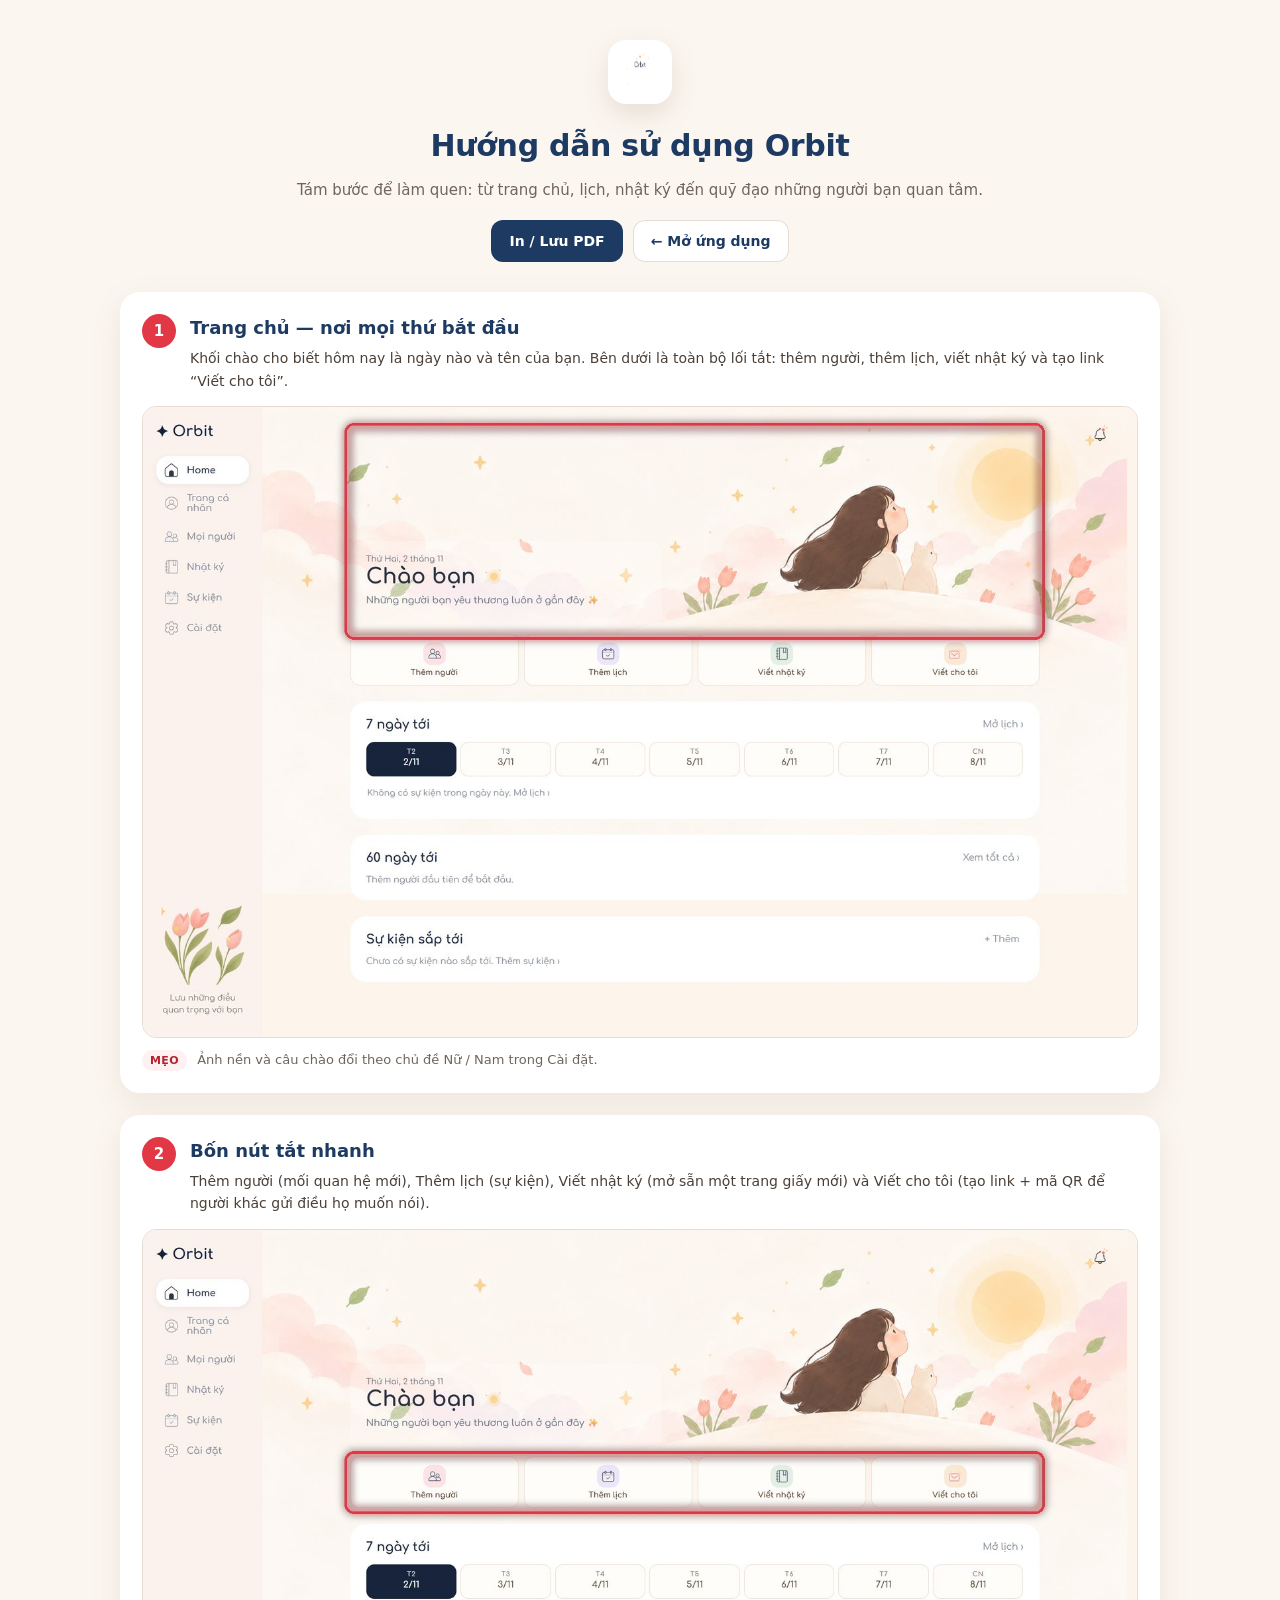
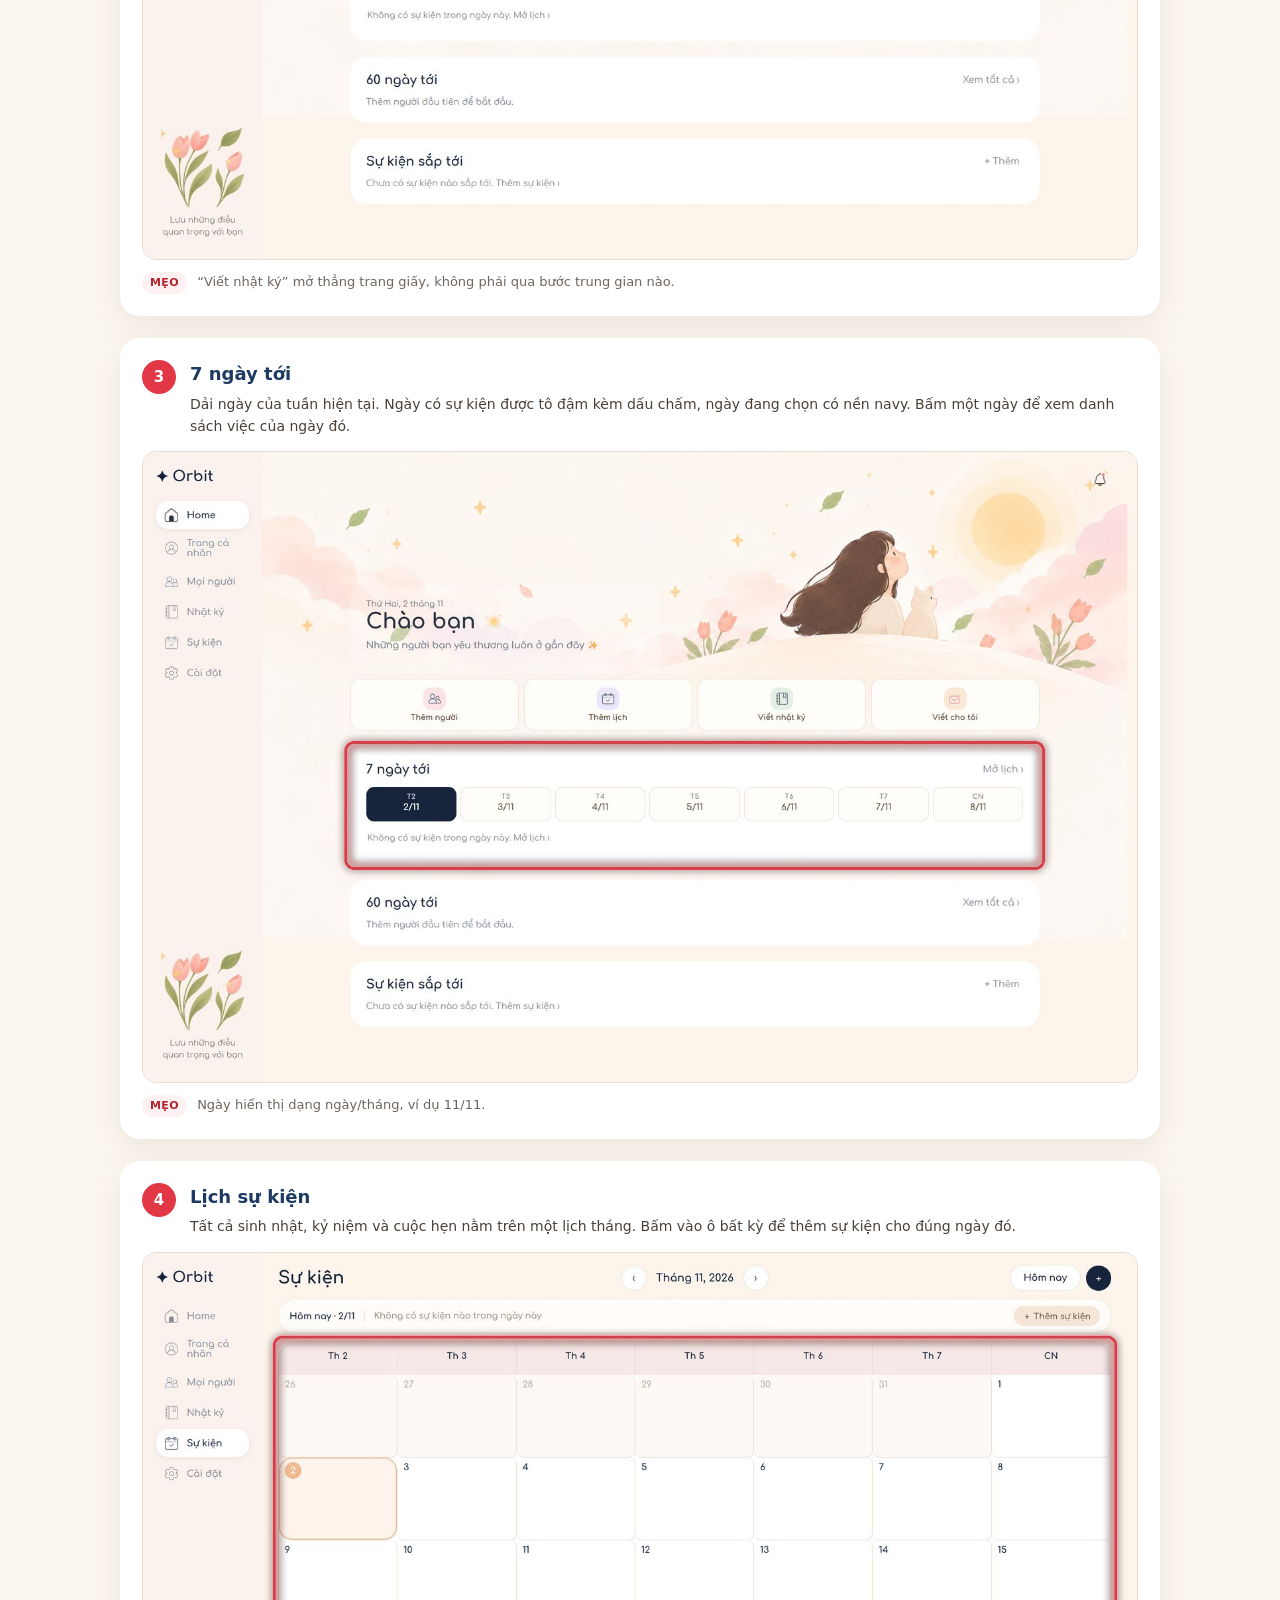
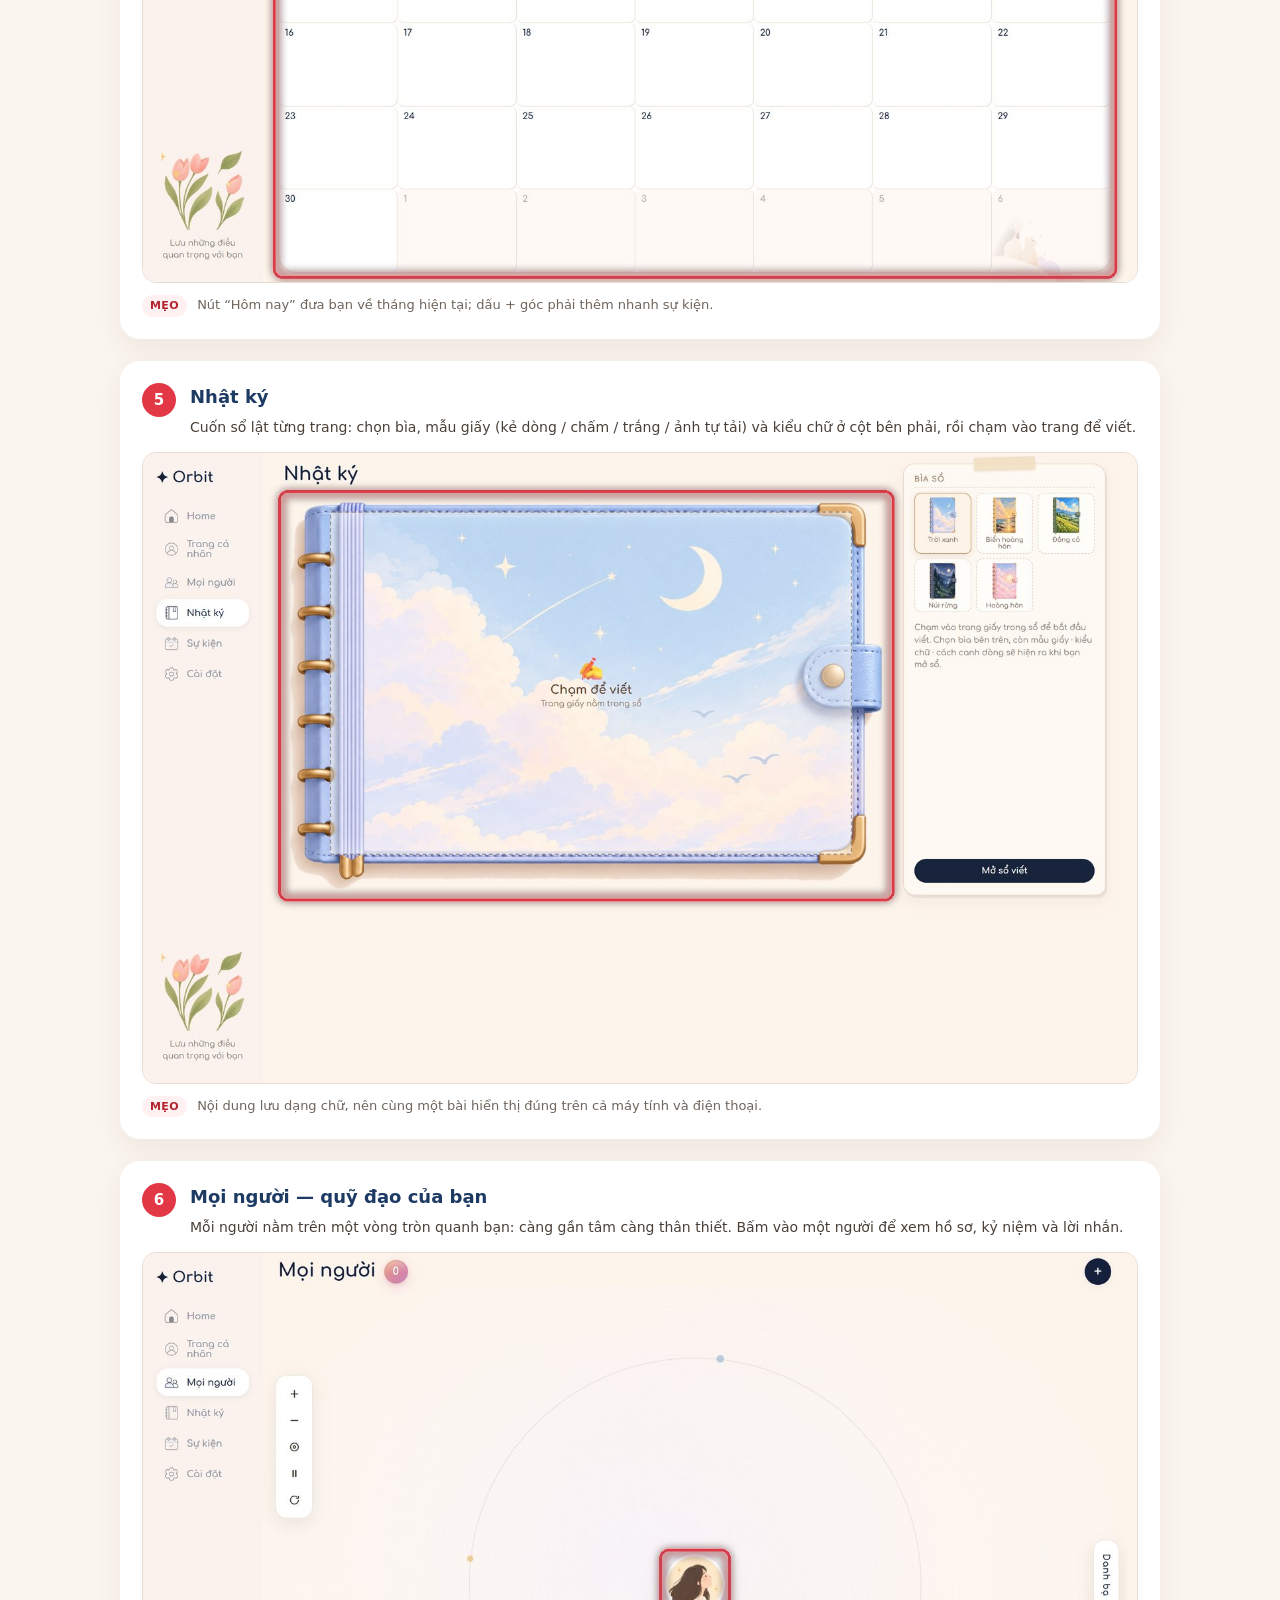
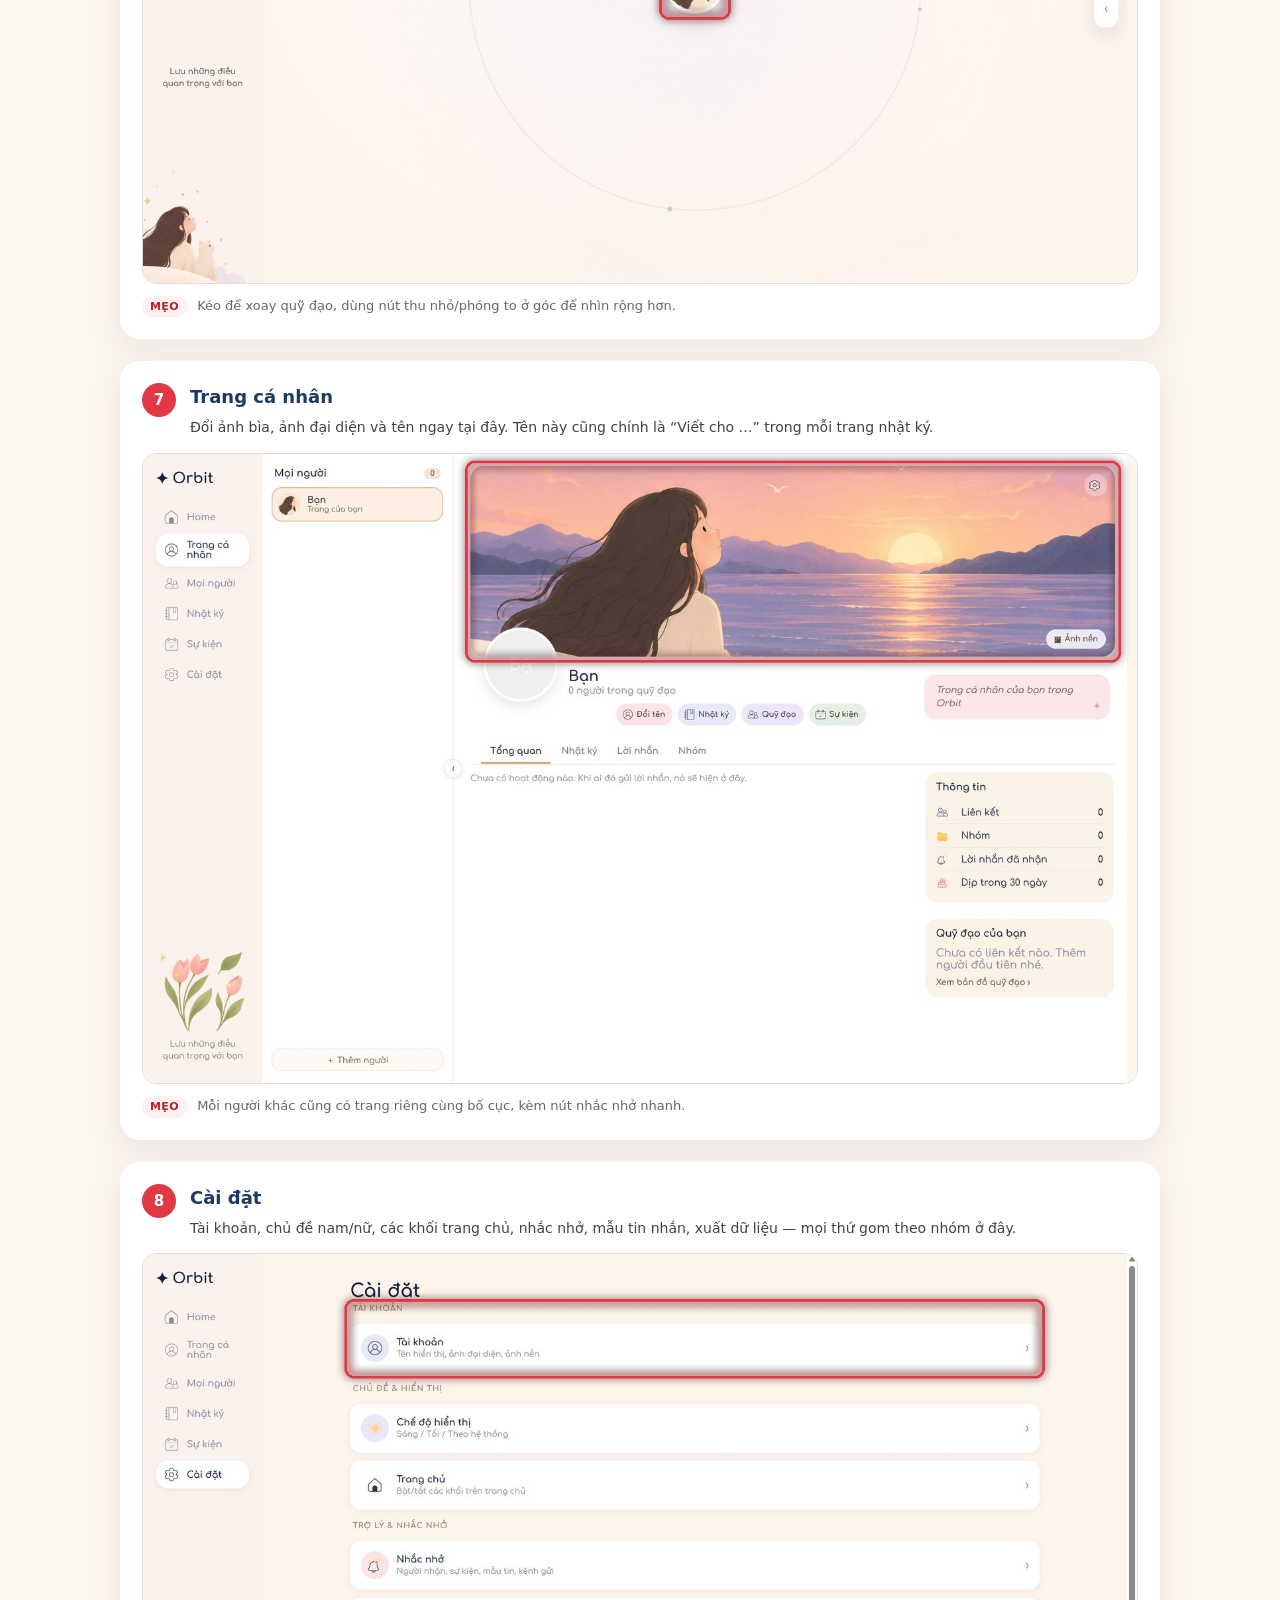
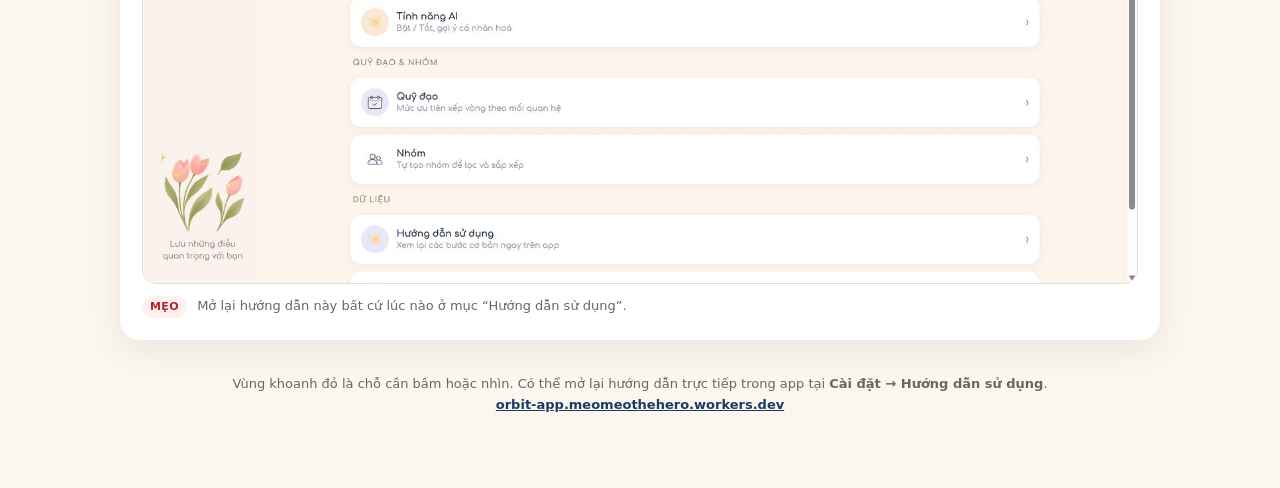
==== public/huong-dan.html @ 581982d4 "Add a printable illustrated guide (8 real screenshots with highlighted regions) at /huong-dan.html, " ====
<!doctype html>
<html lang="vi">
<head>
<meta charset="utf-8">
<meta name="viewport" content="width=device-width, initial-scale=1">
<title>Hướng dẫn sử dụng Orbit</title>
<style>
  :root { --ink:#2C2A33; --muted:#6F655C; --line:#E7DCD1; --cream:#FBF6F0; --accent:#E23744; --navy:#1D3A63; }
  * { box-sizing: border-box; }
  body { margin:0; background:var(--cream); color:var(--ink);
    font-family: "Segoe UI", system-ui, -apple-system, "Helvetica Neue", Arial, sans-serif; line-height:1.6; }
  .wrap { max-width: 1080px; margin: 0 auto; padding: 40px 20px 72px; }
  header { text-align:center; margin-bottom: 30px; }
  .logo { width:64px; height:64px; border-radius:18px; background:#fff; display:inline-flex;
    align-items:center; justify-content:center; box-shadow:0 10px 26px rgba(150,116,90,.18); margin-bottom:12px; }
  .logo img { width:40px; height:40px; }
  h1 { font-size: 30px; margin: 6px 0 8px; color: var(--navy); letter-spacing:-.3px; }
  header p { margin:0; color: var(--muted); font-size: 15px; }
  .toolbar { display:flex; gap:10px; justify-content:center; margin: 18px 0 8px; }
  .btn { border:0; border-radius:12px; padding:10px 18px; font:inherit; font-weight:700; font-size:14px;
    cursor:pointer; text-decoration:none; display:inline-flex; align-items:center; gap:8px; }
  .btn-primary { background: var(--navy); color:#fff; }
  .btn-ghost { background:#fff; color:var(--navy); box-shadow: inset 0 0 0 1px var(--line); }
  .step { background:#fff; border-radius:20px; padding:22px; margin: 22px 0;
    box-shadow: 0 10px 30px rgba(150,116,90,.12); }
  .step-head { display:flex; gap:14px; align-items:flex-start; margin-bottom:14px; }
  .num { flex:none; width:34px; height:34px; border-radius:50%; background:var(--accent); color:#fff;
    font-weight:800; font-size:15px; display:flex; align-items:center; justify-content:center; }
  .step h2 { margin:0 0 4px; font-size:18px; color:var(--navy); }
  .lead { margin:0; font-size:14px; color:#4A4038; }
  figure { margin:0; border-radius:14px; overflow:hidden; border:1px solid var(--line); background:#fff; }
  figure img { display:block; width:100%; height:auto; }
  .tip { margin:12px 0 0; font-size:13px; color:var(--muted); }
  .tip span { display:inline-block; background:#FFF1F2; color:#B3242F; font-weight:700; font-size:11px;
    letter-spacing:.4px; text-transform:uppercase; padding:2px 8px; border-radius:999px; margin-right:6px; }
  footer { text-align:center; margin-top:34px; font-size:13px; color:var(--muted); }
  footer a { color: var(--navy); font-weight:700; }
  @media print {
    body { background:#fff; }
    .wrap { max-width:none; padding:0; }
    .toolbar { display:none; }
    .step { box-shadow:none; border:1px solid #E3DAD1; page-break-inside: avoid; break-inside: avoid; margin:14px 0; }
    header { margin-bottom:14px; }
  }
</style>
</head>
<body>
<div class="wrap">
  <header>
    <div class="logo"><img src="assets/logo-orbit.png" alt="Orbit"></div>
    <h1>Hướng dẫn sử dụng Orbit</h1>
    <p>Tám bước để làm quen: từ trang chủ, lịch, nhật ký đến quỹ đạo những người bạn quan tâm.</p>
    <div class="toolbar">
      <button class="btn btn-primary" onclick="window.print()">In / Lưu PDF</button>
      <a class="btn btn-ghost" href="./">← Mở ứng dụng</a>
    </div>
  </header>
  
    <section class="step">
      <div class="step-head">
        <span class="num">1</span>
        <div><h2>Trang chủ — nơi mọi thứ bắt đầu</h2><p class="lead">Khối chào cho biết hôm nay là ngày nào và tên của bạn. Bên dưới là toàn bộ lối tắt: thêm người, thêm lịch, viết nhật ký và tạo link “Viết cho tôi”.</p></div>
      </div>
      <figure><img src="assets/guide/step-1.jpg" alt="Bước 1: Trang chủ — nơi mọi thứ bắt đầu" loading="lazy"></figure>
      <p class="tip"><span>Mẹo</span> Ảnh nền và câu chào đổi theo chủ đề Nữ / Nam trong Cài đặt.</p>
    </section>
    <section class="step">
      <div class="step-head">
        <span class="num">2</span>
        <div><h2>Bốn nút tắt nhanh</h2><p class="lead">Thêm người (mối quan hệ mới), Thêm lịch (sự kiện), Viết nhật ký (mở sẵn một trang giấy mới) và Viết cho tôi (tạo link + mã QR để người khác gửi điều họ muốn nói).</p></div>
      </div>
      <figure><img src="assets/guide/step-2.jpg" alt="Bước 2: Bốn nút tắt nhanh" loading="lazy"></figure>
      <p class="tip"><span>Mẹo</span> “Viết nhật ký” mở thẳng trang giấy, không phải qua bước trung gian nào.</p>
    </section>
    <section class="step">
      <div class="step-head">
        <span class="num">3</span>
        <div><h2>7 ngày tới</h2><p class="lead">Dải ngày của tuần hiện tại. Ngày có sự kiện được tô đậm kèm dấu chấm, ngày đang chọn có nền navy. Bấm một ngày để xem danh sách việc của ngày đó.</p></div>
      </div>
      <figure><img src="assets/guide/step-3.jpg" alt="Bước 3: 7 ngày tới" loading="lazy"></figure>
      <p class="tip"><span>Mẹo</span> Ngày hiển thị dạng ngày/tháng, ví dụ 11/11.</p>
    </section>
    <section class="step">
      <div class="step-head">
        <span class="num">4</span>
        <div><h2>Lịch sự kiện</h2><p class="lead">Tất cả sinh nhật, kỷ niệm và cuộc hẹn nằm trên một lịch tháng. Bấm vào ô bất kỳ để thêm sự kiện cho đúng ngày đó.</p></div>
      </div>
      <figure><img src="assets/guide/step-4.jpg" alt="Bước 4: Lịch sự kiện" loading="lazy"></figure>
      <p class="tip"><span>Mẹo</span> Nút “Hôm nay” đưa bạn về tháng hiện tại; dấu + góc phải thêm nhanh sự kiện.</p>
    </section>
    <section class="step">
      <div class="step-head">
        <span class="num">5</span>
        <div><h2>Nhật ký</h2><p class="lead">Cuốn sổ lật từng trang: chọn bìa, mẫu giấy (kẻ dòng / chấm / trắng / ảnh tự tải) và kiểu chữ ở cột bên phải, rồi chạm vào trang để viết.</p></div>
      </div>
      <figure><img src="assets/guide/step-5.jpg" alt="Bước 5: Nhật ký" loading="lazy"></figure>
      <p class="tip"><span>Mẹo</span> Nội dung lưu dạng chữ, nên cùng một bài hiển thị đúng trên cả máy tính và điện thoại.</p>
    </section>
    <section class="step">
      <div class="step-head">
        <span class="num">6</span>
        <div><h2>Mọi người — quỹ đạo của bạn</h2><p class="lead">Mỗi người nằm trên một vòng tròn quanh bạn: càng gần tâm càng thân thiết. Bấm vào một người để xem hồ sơ, kỷ niệm và lời nhắn.</p></div>
      </div>
      <figure><img src="assets/guide/step-6.jpg" alt="Bước 6: Mọi người — quỹ đạo của bạn" loading="lazy"></figure>
      <p class="tip"><span>Mẹo</span> Kéo để xoay quỹ đạo, dùng nút thu nhỏ/phóng to ở góc để nhìn rộng hơn.</p>
    </section>
    <section class="step">
      <div class="step-head">
        <span class="num">7</span>
        <div><h2>Trang cá nhân</h2><p class="lead">Đổi ảnh bìa, ảnh đại diện và tên ngay tại đây. Tên này cũng chính là “Viết cho …” trong mỗi trang nhật ký.</p></div>
      </div>
      <figure><img src="assets/guide/step-7.jpg" alt="Bước 7: Trang cá nhân" loading="lazy"></figure>
      <p class="tip"><span>Mẹo</span> Mỗi người khác cũng có trang riêng cùng bố cục, kèm nút nhắc nhở nhanh.</p>
    </section>
    <section class="step">
      <div class="step-head">
        <span class="num">8</span>
        <div><h2>Cài đặt</h2><p class="lead">Tài khoản, chủ đề nam/nữ, các khối trang chủ, nhắc nhở, mẫu tin nhắn, xuất dữ liệu — mọi thứ gom theo nhóm ở đây.</p></div>
      </div>
      <figure><img src="assets/guide/step-8.jpg" alt="Bước 8: Cài đặt" loading="lazy"></figure>
      <p class="tip"><span>Mẹo</span> Mở lại hướng dẫn này bất cứ lúc nào ở mục “Hướng dẫn sử dụng”.</p>
    </section>
  <footer>
    Vùng khoanh đỏ là chỗ cần bấm hoặc nhìn. Có thể mở lại hướng dẫn trực tiếp trong app tại
    <b>Cài đặt → Hướng dẫn sử dụng</b>.<br><a href="./">orbit-app.meomeothehero.workers.dev</a>
  </footer>
</div>
</body>
</html>
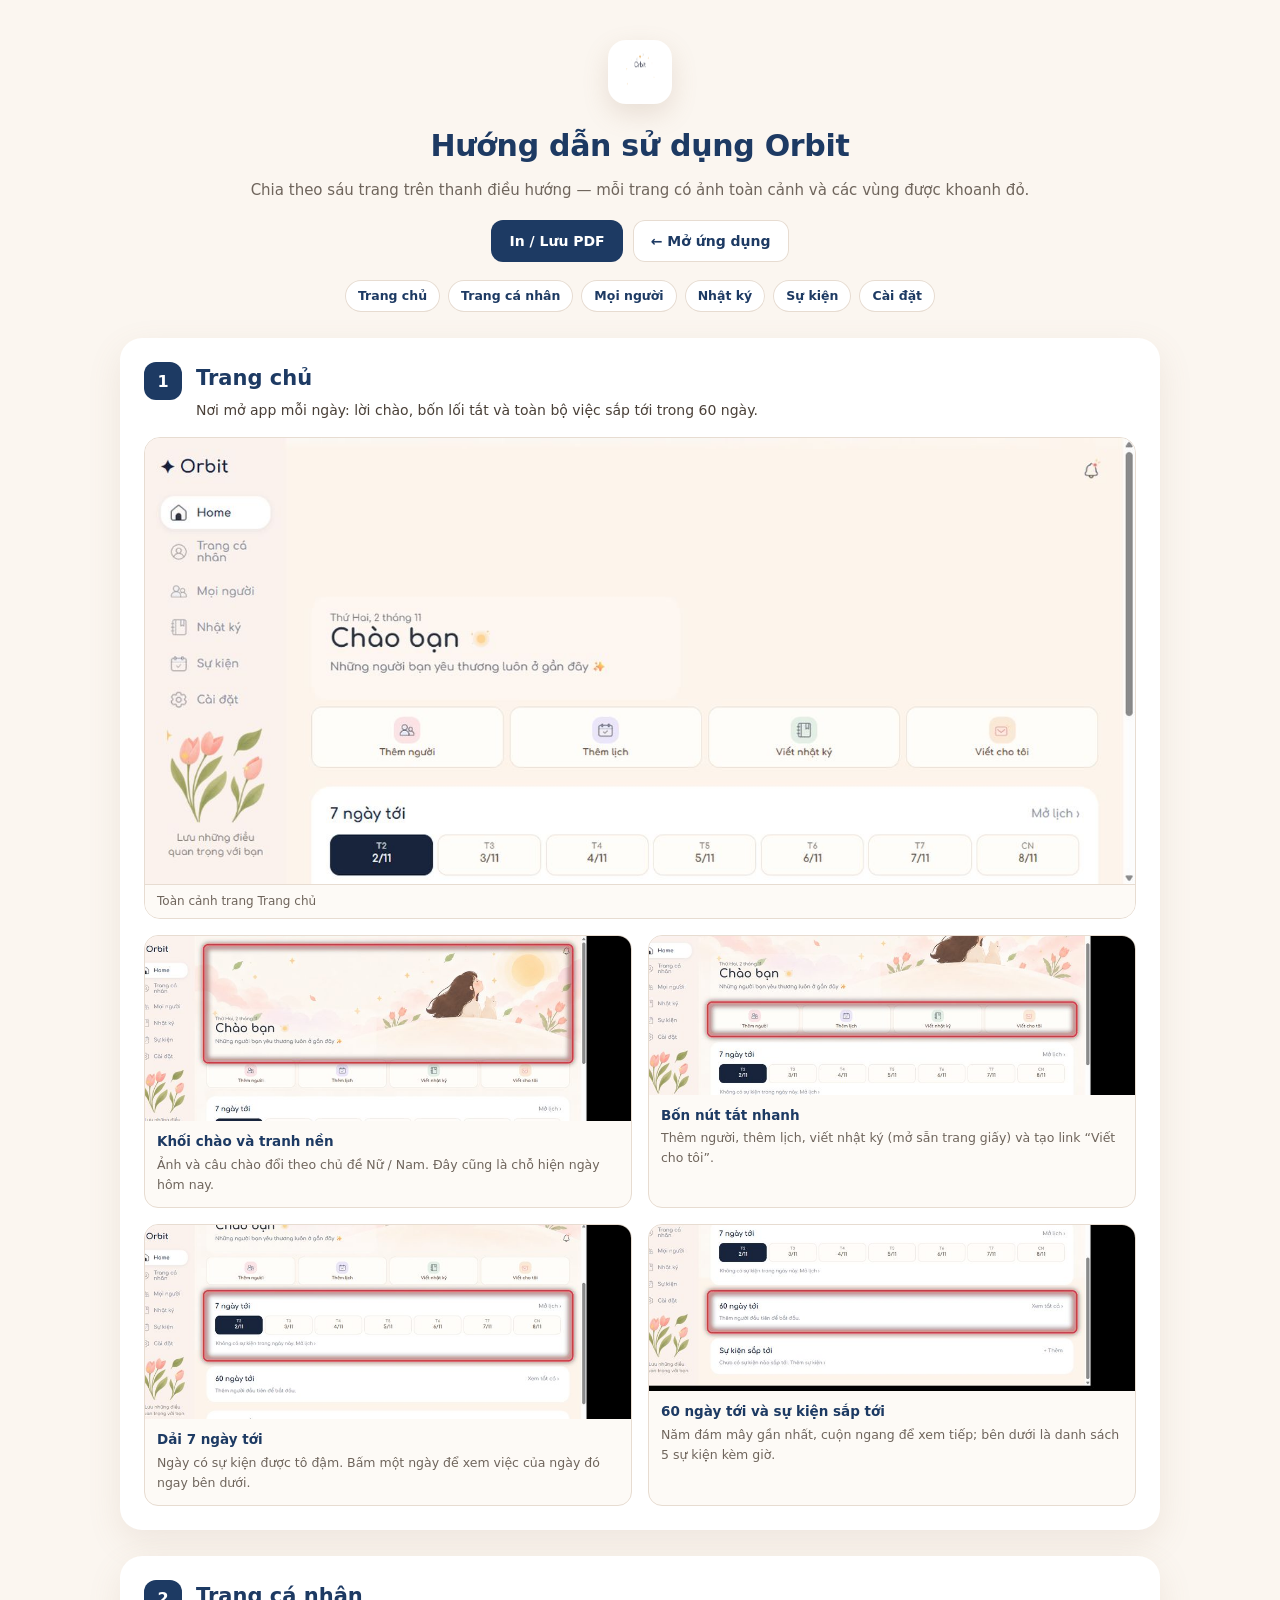
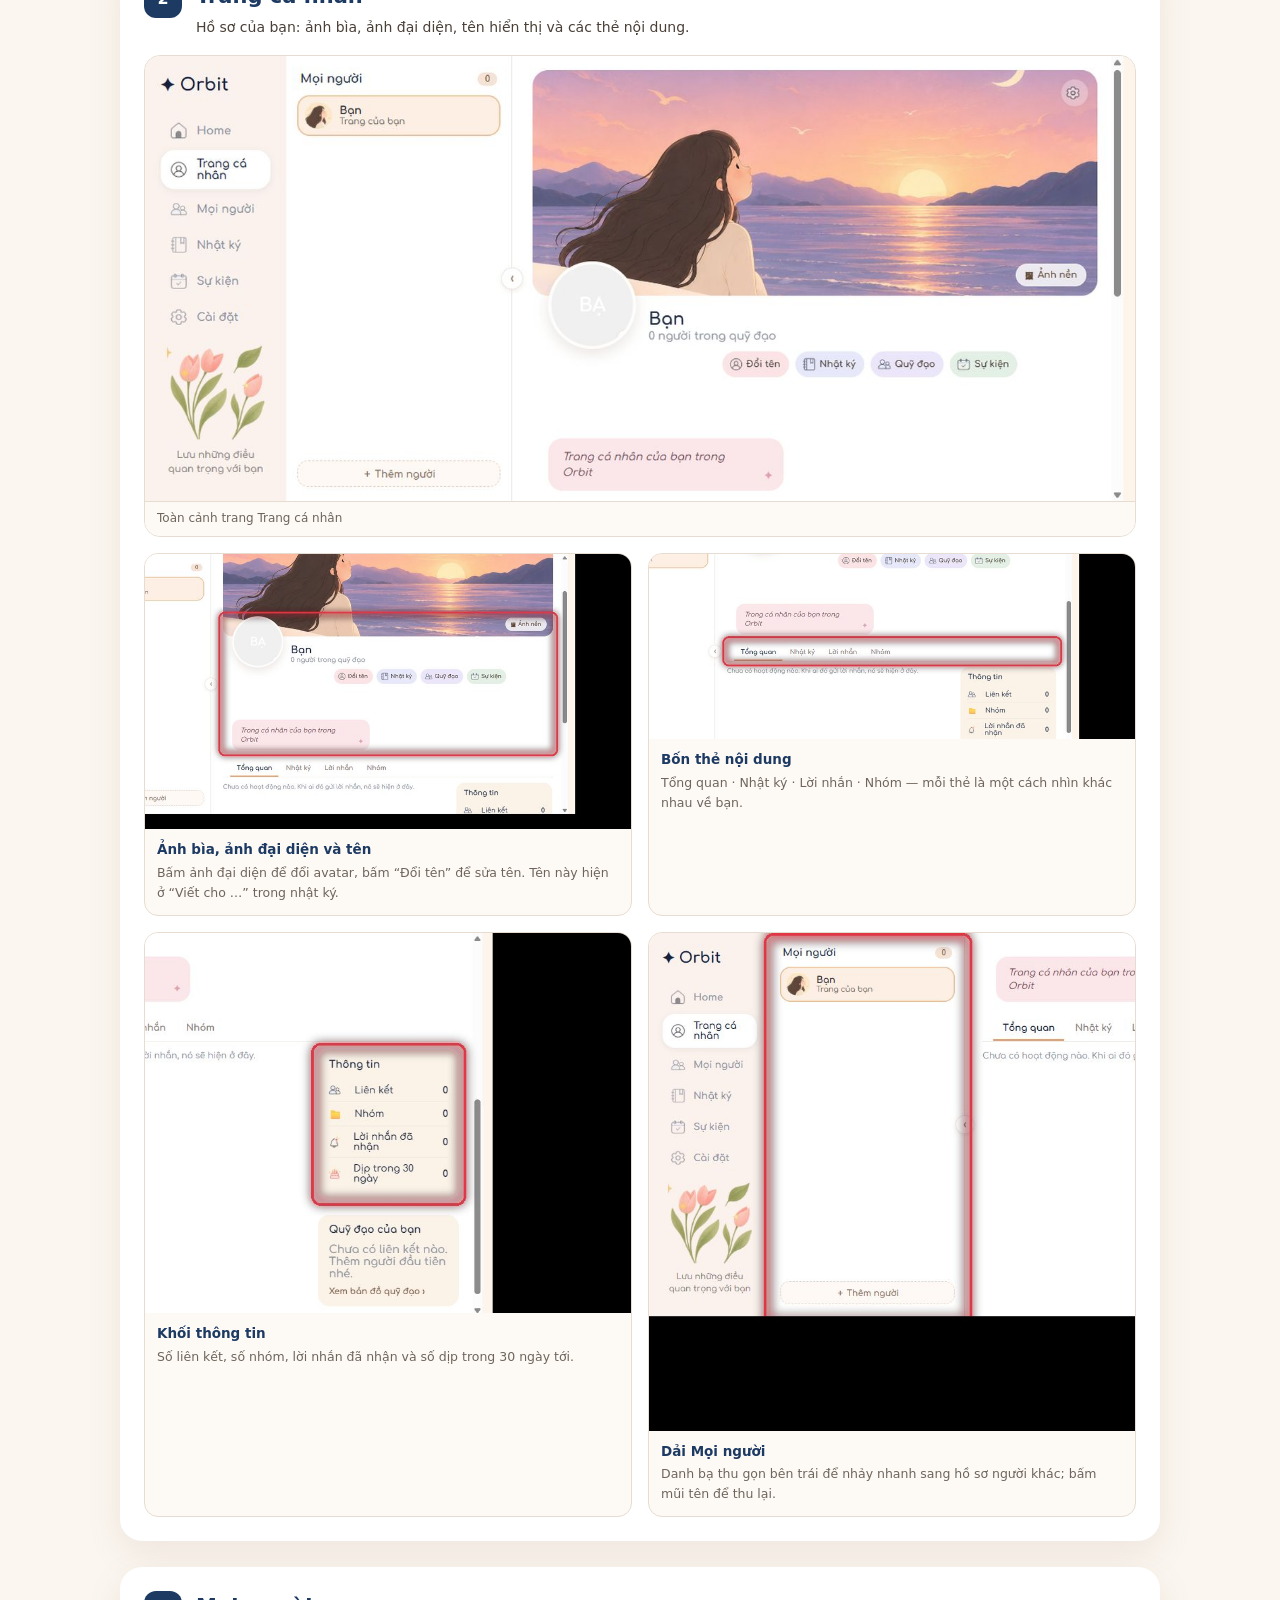
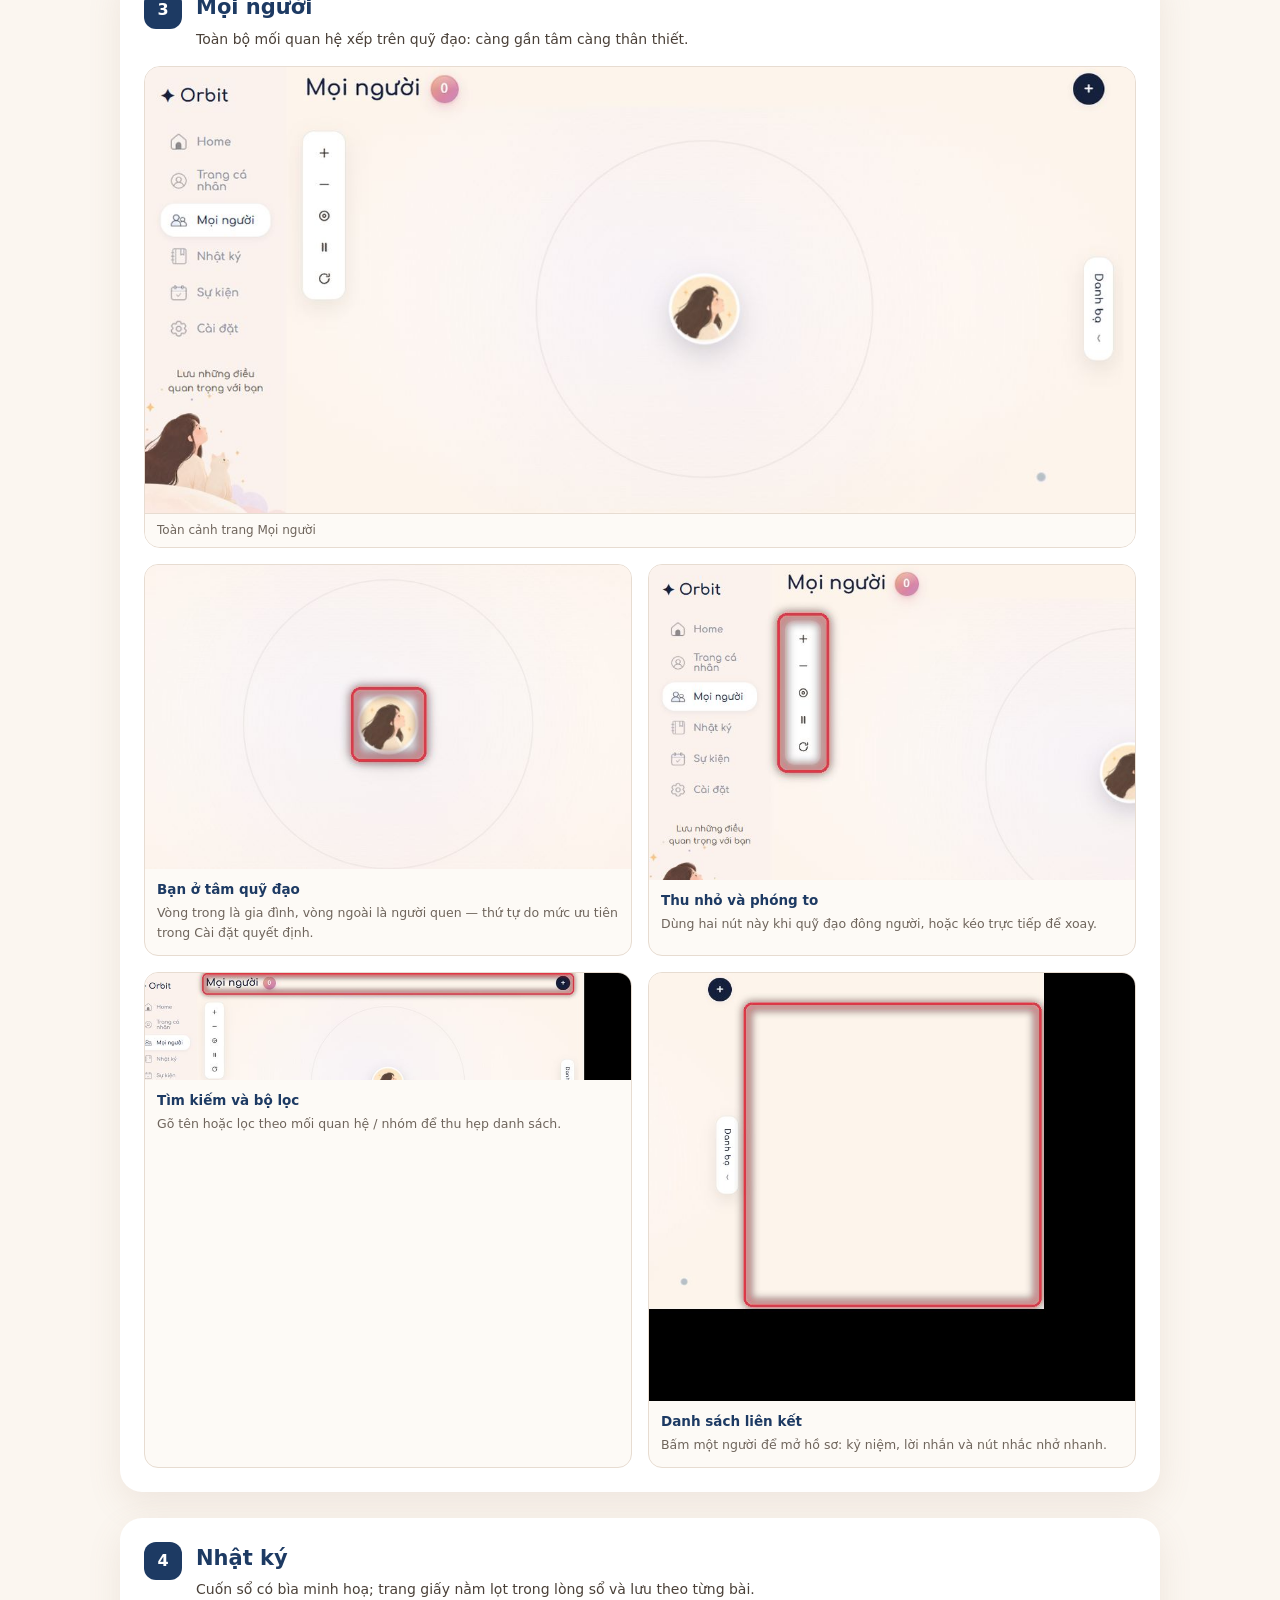
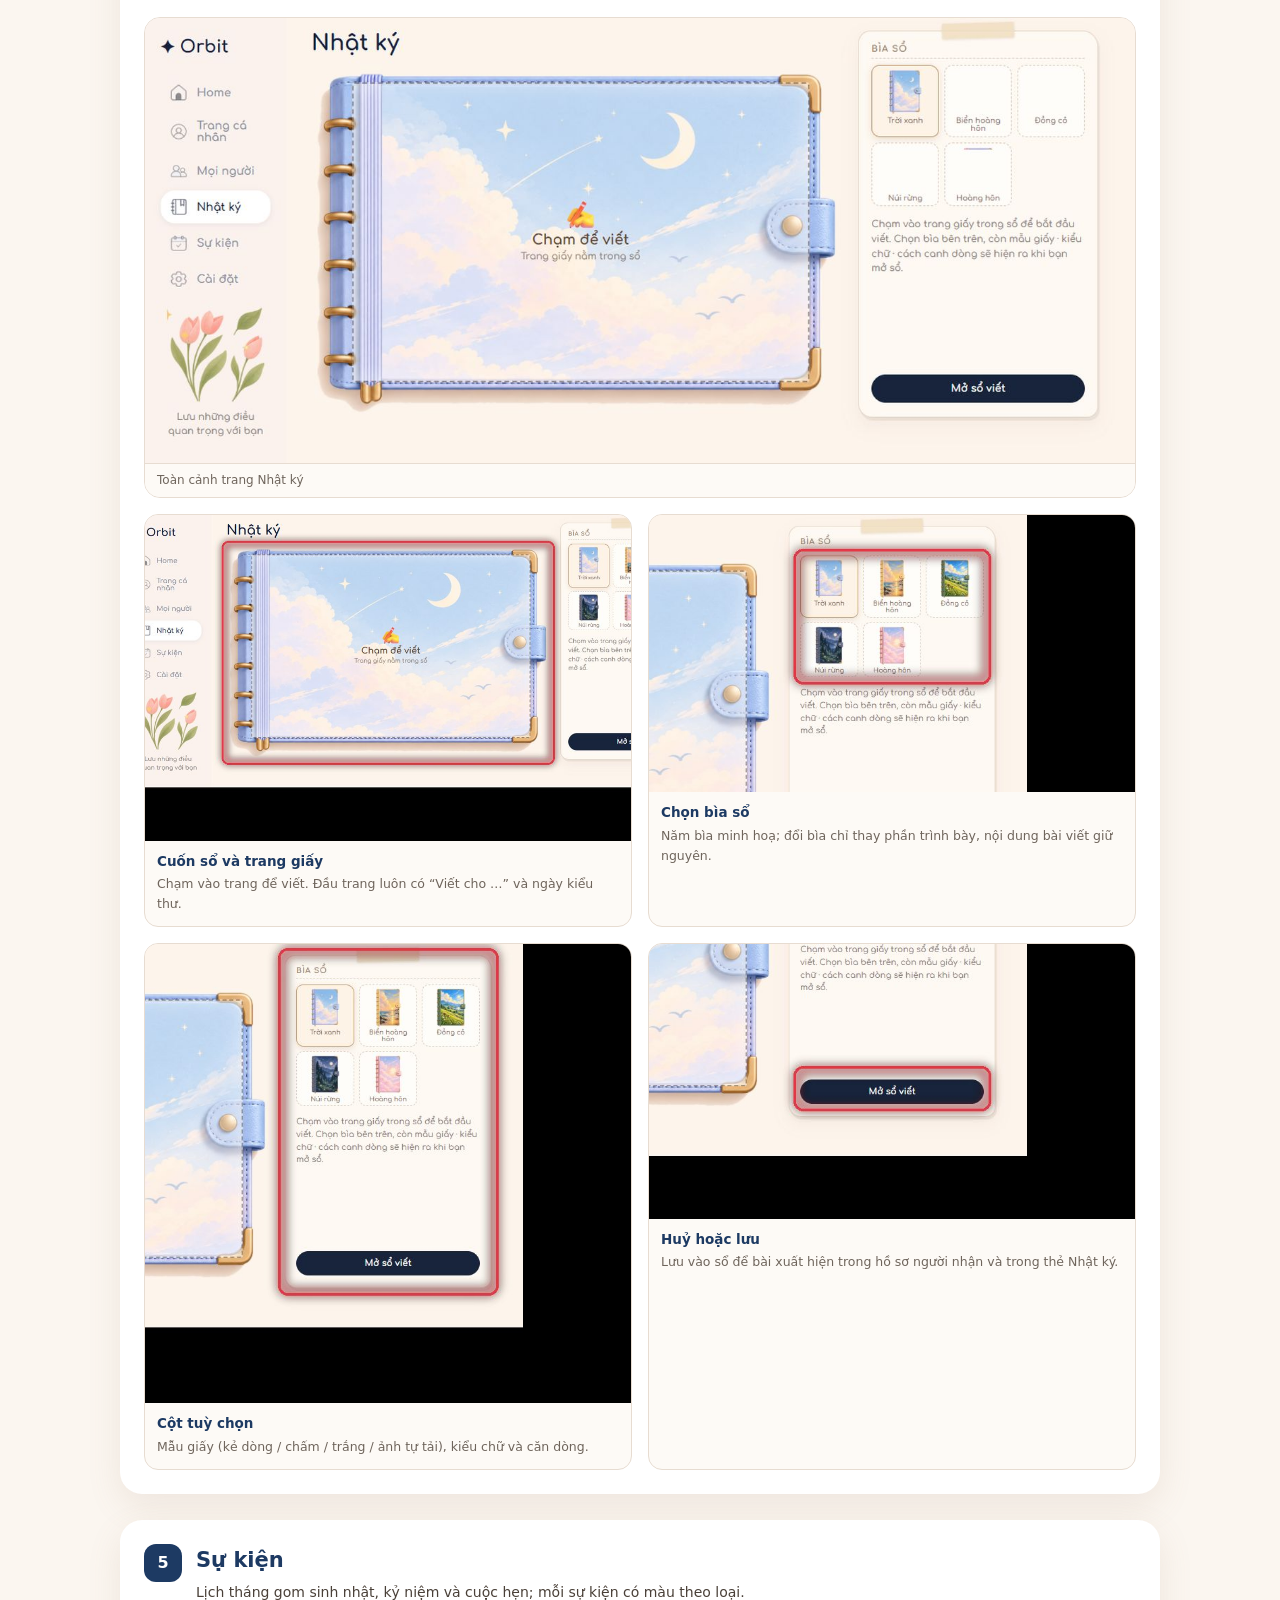
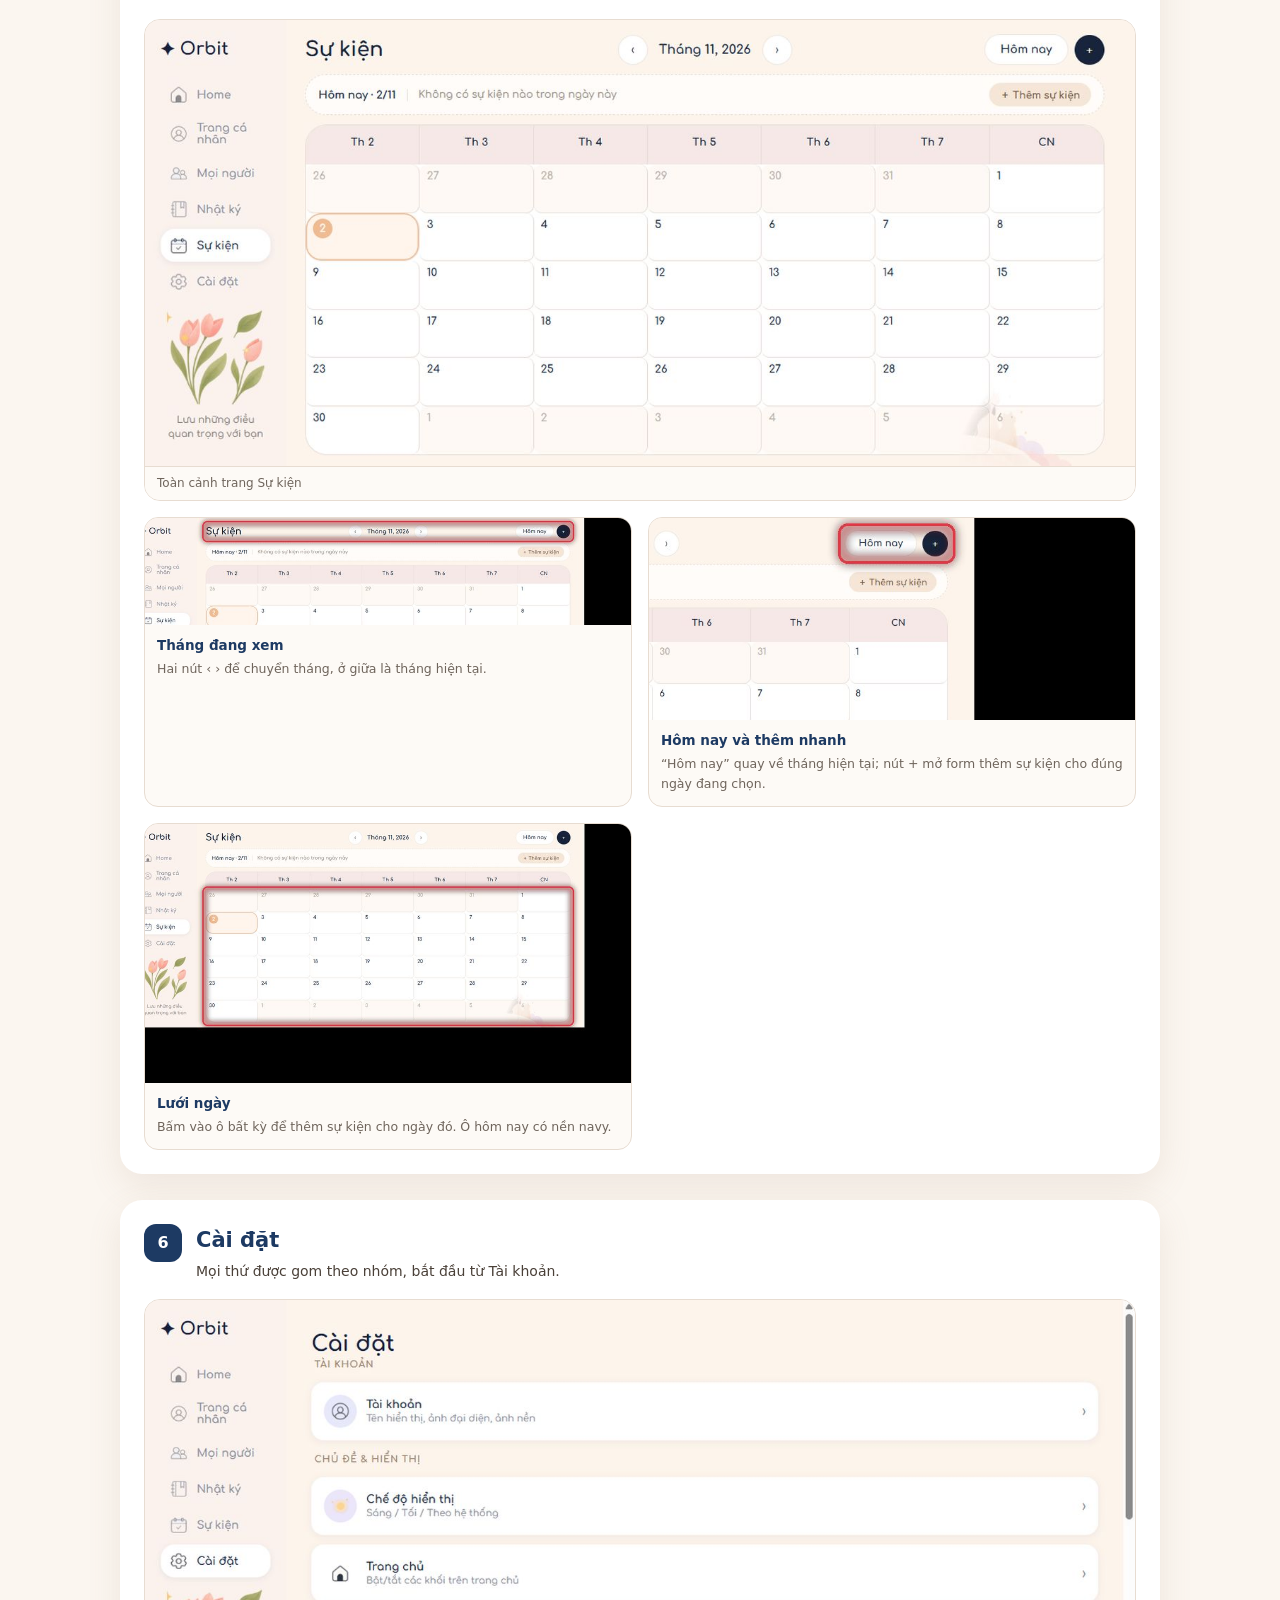
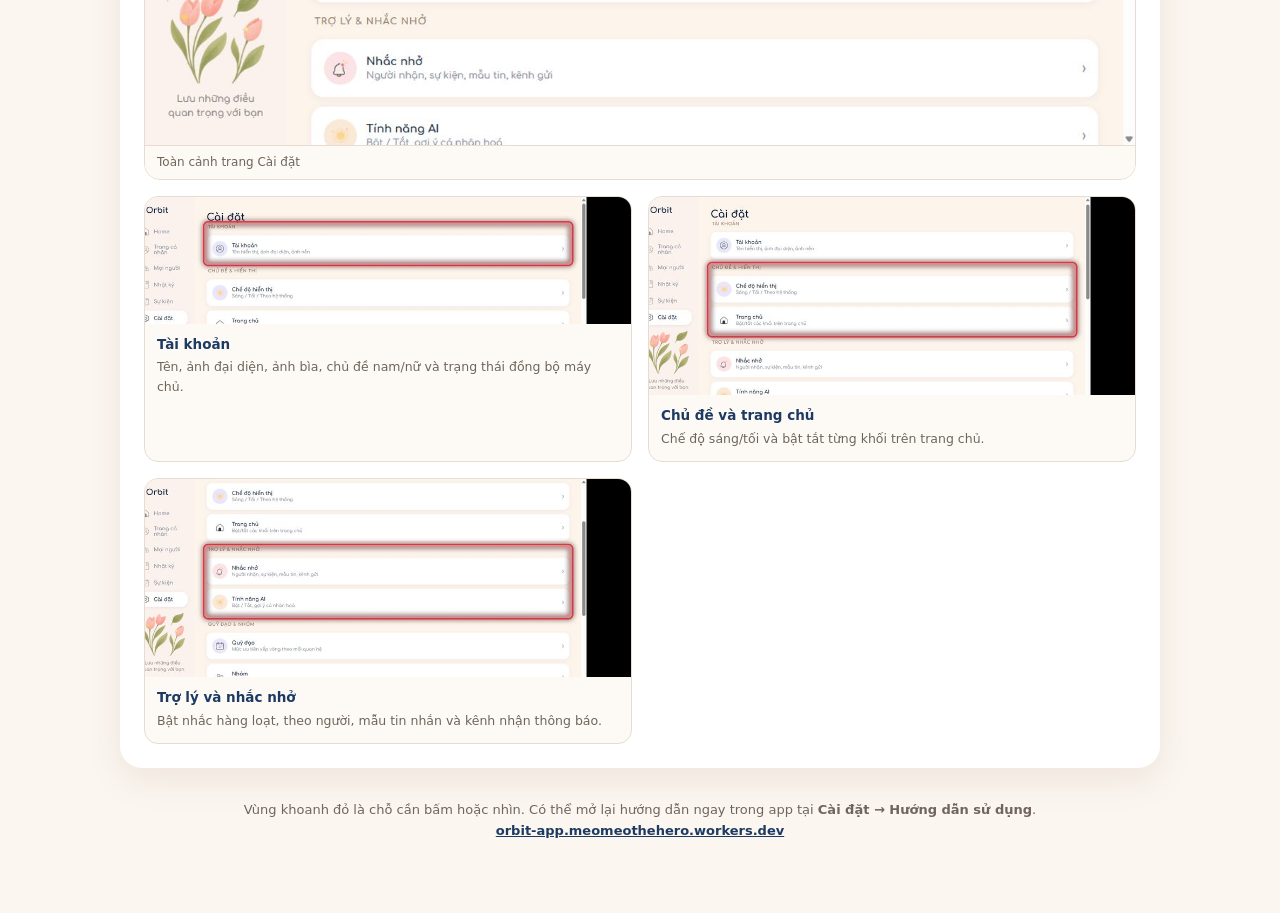
==== commit 6dbfd9f0: "Guide rebuilt per nav page: overview shot + highlighted detail shots, scroll locked during the in-ap" ====
--- a/public/huong-dan.html
+++ b/public/huong-dan.html
@@ -8,39 +8,48 @@
   :root { --ink:#2C2A33; --muted:#6F655C; --line:#E7DCD1; --cream:#FBF6F0; --accent:#E23744; --navy:#1D3A63; }
   * { box-sizing: border-box; }
   body { margin:0; background:var(--cream); color:var(--ink);
-    font-family: "Segoe UI", system-ui, -apple-system, "Helvetica Neue", Arial, sans-serif; line-height:1.6; }
-  .wrap { max-width: 1080px; margin: 0 auto; padding: 40px 20px 72px; }
-  header { text-align:center; margin-bottom: 30px; }
+    font-family:"Segoe UI",system-ui,-apple-system,"Helvetica Neue",Arial,sans-serif; line-height:1.6; }
+  .wrap { max-width:1080px; margin:0 auto; padding:40px 20px 72px; }
+  header { text-align:center; margin-bottom:26px; }
   .logo { width:64px; height:64px; border-radius:18px; background:#fff; display:inline-flex;
     align-items:center; justify-content:center; box-shadow:0 10px 26px rgba(150,116,90,.18); margin-bottom:12px; }
   .logo img { width:40px; height:40px; }
-  h1 { font-size: 30px; margin: 6px 0 8px; color: var(--navy); letter-spacing:-.3px; }
-  header p { margin:0; color: var(--muted); font-size: 15px; }
-  .toolbar { display:flex; gap:10px; justify-content:center; margin: 18px 0 8px; }
+  h1 { font-size:30px; margin:6px 0 8px; color:var(--navy); letter-spacing:-.3px; }
+  header p { margin:0; color:var(--muted); font-size:15px; }
+  .toolbar { display:flex; gap:10px; justify-content:center; margin:18px 0 4px; }
   .btn { border:0; border-radius:12px; padding:10px 18px; font:inherit; font-weight:700; font-size:14px;
     cursor:pointer; text-decoration:none; display:inline-flex; align-items:center; gap:8px; }
-  .btn-primary { background: var(--navy); color:#fff; }
-  .btn-ghost { background:#fff; color:var(--navy); box-shadow: inset 0 0 0 1px var(--line); }
-  .step { background:#fff; border-radius:20px; padding:22px; margin: 22px 0;
-    box-shadow: 0 10px 30px rgba(150,116,90,.12); }
-  .step-head { display:flex; gap:14px; align-items:flex-start; margin-bottom:14px; }
-  .num { flex:none; width:34px; height:34px; border-radius:50%; background:var(--accent); color:#fff;
-    font-weight:800; font-size:15px; display:flex; align-items:center; justify-content:center; }
-  .step h2 { margin:0 0 4px; font-size:18px; color:var(--navy); }
-  .lead { margin:0; font-size:14px; color:#4A4038; }
-  figure { margin:0; border-radius:14px; overflow:hidden; border:1px solid var(--line); background:#fff; }
-  figure img { display:block; width:100%; height:auto; }
-  .tip { margin:12px 0 0; font-size:13px; color:var(--muted); }
-  .tip span { display:inline-block; background:#FFF1F2; color:#B3242F; font-weight:700; font-size:11px;
-    letter-spacing:.4px; text-transform:uppercase; padding:2px 8px; border-radius:999px; margin-right:6px; }
-  footer { text-align:center; margin-top:34px; font-size:13px; color:var(--muted); }
-  footer a { color: var(--navy); font-weight:700; }
+  .btn-primary { background:var(--navy); color:#fff; }
+  .btn-ghost { background:#fff; color:var(--navy); box-shadow:inset 0 0 0 1px var(--line); }
+  .toc { display:flex; flex-wrap:wrap; gap:8px; justify-content:center; margin:18px 0 6px; }
+  .toc a { background:#fff; border-radius:999px; padding:6px 13px; font-size:12.5px; font-weight:700;
+    color:var(--navy); text-decoration:none; box-shadow:inset 0 0 0 1px var(--line); }
+  .page-block { background:#fff; border-radius:22px; padding:24px; margin:26px 0;
+    box-shadow:0 12px 34px rgba(150,116,90,.12); }
+  .page-head { display:flex; gap:14px; align-items:flex-start; margin-bottom:16px; }
+  .pnum { flex:none; width:38px; height:38px; border-radius:12px; background:var(--navy); color:#fff;
+    font-weight:800; font-size:16px; display:flex; align-items:center; justify-content:center; }
+  .page-head h2 { margin:0 0 3px; font-size:21px; color:var(--navy); }
+  .page-head p { margin:0; font-size:14px; color:#4A4038; }
+  figure { margin:0; }
+  .overview { border-radius:16px; overflow:hidden; border:1px solid var(--line); }
+  .overview img { display:block; width:100%; height:auto; }
+  .overview figcaption { font-size:12px; color:var(--muted); padding:7px 12px; background:#FDFAF6; border-top:1px solid var(--line); }
+  .spots { display:grid; grid-template-columns:1fr 1fr; gap:16px; margin-top:16px; }
+  .spot { border:1px solid var(--line); border-radius:14px; overflow:hidden; background:#FDFAF6; }
+  .spot img { display:block; width:100%; height:auto; }
+  .spot figcaption { padding:10px 12px 12px; display:flex; flex-direction:column; gap:2px; }
+  .spot b { font-size:13.5px; color:var(--navy); }
+  .spot span { font-size:12.5px; color:var(--muted); }
+  footer { text-align:center; margin-top:32px; font-size:13px; color:var(--muted); }
+  footer a { color:var(--navy); font-weight:700; }
+  @media (max-width:820px) { .spots { grid-template-columns:1fr; } }
   @media print {
     body { background:#fff; }
     .wrap { max-width:none; padding:0; }
-    .toolbar { display:none; }
-    .step { box-shadow:none; border:1px solid #E3DAD1; page-break-inside: avoid; break-inside: avoid; margin:14px 0; }
-    header { margin-bottom:14px; }
+    .toolbar, .toc { display:none; }
+    .page-block { box-shadow:none; border:1px solid #E3DAD1; page-break-inside:avoid; break-inside:avoid; margin:12px 0; }
+    .spot { page-break-inside:avoid; break-inside:avoid; }
   }
 </style>
 </head>
@@ -49,79 +58,52 @@
   <header>
     <div class="logo"><img src="assets/logo-orbit.png" alt="Orbit"></div>
     <h1>Hướng dẫn sử dụng Orbit</h1>
-    <p>Tám bước để làm quen: từ trang chủ, lịch, nhật ký đến quỹ đạo những người bạn quan tâm.</p>
+    <p>Chia theo sáu trang trên thanh điều hướng — mỗi trang có ảnh toàn cảnh và các vùng được khoanh đỏ.</p>
     <div class="toolbar">
       <button class="btn btn-primary" onclick="window.print()">In / Lưu PDF</button>
       <a class="btn btn-ghost" href="./">← Mở ứng dụng</a>
     </div>
+    <nav class="toc"><a href="#p-home">Trang chủ</a><a href="#p-me">Trang cá nhân</a><a href="#p-people">Mọi người</a><a href="#p-diary">Nhật ký</a><a href="#p-calendar">Sự kiện</a><a href="#p-settings">Cài đặt</a></nav>
   </header>
   
-    <section class="step">
-      <div class="step-head">
-        <span class="num">1</span>
-        <div><h2>Trang chủ — nơi mọi thứ bắt đầu</h2><p class="lead">Khối chào cho biết hôm nay là ngày nào và tên của bạn. Bên dưới là toàn bộ lối tắt: thêm người, thêm lịch, viết nhật ký và tạo link “Viết cho tôi”.</p></div>
-      </div>
-      <figure><img src="assets/guide/step-1.jpg" alt="Bước 1: Trang chủ — nơi mọi thứ bắt đầu" loading="lazy"></figure>
-      <p class="tip"><span>Mẹo</span> Ảnh nền và câu chào đổi theo chủ đề Nữ / Nam trong Cài đặt.</p>
-    </section>
-    <section class="step">
-      <div class="step-head">
-        <span class="num">2</span>
-        <div><h2>Bốn nút tắt nhanh</h2><p class="lead">Thêm người (mối quan hệ mới), Thêm lịch (sự kiện), Viết nhật ký (mở sẵn một trang giấy mới) và Viết cho tôi (tạo link + mã QR để người khác gửi điều họ muốn nói).</p></div>
-      </div>
-      <figure><img src="assets/guide/step-2.jpg" alt="Bước 2: Bốn nút tắt nhanh" loading="lazy"></figure>
-      <p class="tip"><span>Mẹo</span> “Viết nhật ký” mở thẳng trang giấy, không phải qua bước trung gian nào.</p>
-    </section>
-    <section class="step">
-      <div class="step-head">
-        <span class="num">3</span>
-        <div><h2>7 ngày tới</h2><p class="lead">Dải ngày của tuần hiện tại. Ngày có sự kiện được tô đậm kèm dấu chấm, ngày đang chọn có nền navy. Bấm một ngày để xem danh sách việc của ngày đó.</p></div>
-      </div>
-      <figure><img src="assets/guide/step-3.jpg" alt="Bước 3: 7 ngày tới" loading="lazy"></figure>
-      <p class="tip"><span>Mẹo</span> Ngày hiển thị dạng ngày/tháng, ví dụ 11/11.</p>
-    </section>
-    <section class="step">
-      <div class="step-head">
-        <span class="num">4</span>
-        <div><h2>Lịch sự kiện</h2><p class="lead">Tất cả sinh nhật, kỷ niệm và cuộc hẹn nằm trên một lịch tháng. Bấm vào ô bất kỳ để thêm sự kiện cho đúng ngày đó.</p></div>
-      </div>
-      <figure><img src="assets/guide/step-4.jpg" alt="Bước 4: Lịch sự kiện" loading="lazy"></figure>
-      <p class="tip"><span>Mẹo</span> Nút “Hôm nay” đưa bạn về tháng hiện tại; dấu + góc phải thêm nhanh sự kiện.</p>
-    </section>
-    <section class="step">
-      <div class="step-head">
-        <span class="num">5</span>
-        <div><h2>Nhật ký</h2><p class="lead">Cuốn sổ lật từng trang: chọn bìa, mẫu giấy (kẻ dòng / chấm / trắng / ảnh tự tải) và kiểu chữ ở cột bên phải, rồi chạm vào trang để viết.</p></div>
-      </div>
-      <figure><img src="assets/guide/step-5.jpg" alt="Bước 5: Nhật ký" loading="lazy"></figure>
-      <p class="tip"><span>Mẹo</span> Nội dung lưu dạng chữ, nên cùng một bài hiển thị đúng trên cả máy tính và điện thoại.</p>
-    </section>
-    <section class="step">
-      <div class="step-head">
-        <span class="num">6</span>
-        <div><h2>Mọi người — quỹ đạo của bạn</h2><p class="lead">Mỗi người nằm trên một vòng tròn quanh bạn: càng gần tâm càng thân thiết. Bấm vào một người để xem hồ sơ, kỷ niệm và lời nhắn.</p></div>
-      </div>
-      <figure><img src="assets/guide/step-6.jpg" alt="Bước 6: Mọi người — quỹ đạo của bạn" loading="lazy"></figure>
-      <p class="tip"><span>Mẹo</span> Kéo để xoay quỹ đạo, dùng nút thu nhỏ/phóng to ở góc để nhìn rộng hơn.</p>
-    </section>
-    <section class="step">
-      <div class="step-head">
-        <span class="num">7</span>
-        <div><h2>Trang cá nhân</h2><p class="lead">Đổi ảnh bìa, ảnh đại diện và tên ngay tại đây. Tên này cũng chính là “Viết cho …” trong mỗi trang nhật ký.</p></div>
-      </div>
-      <figure><img src="assets/guide/step-7.jpg" alt="Bước 7: Trang cá nhân" loading="lazy"></figure>
-      <p class="tip"><span>Mẹo</span> Mỗi người khác cũng có trang riêng cùng bố cục, kèm nút nhắc nhở nhanh.</p>
-    </section>
-    <section class="step">
-      <div class="step-head">
-        <span class="num">8</span>
-        <div><h2>Cài đặt</h2><p class="lead">Tài khoản, chủ đề nam/nữ, các khối trang chủ, nhắc nhở, mẫu tin nhắn, xuất dữ liệu — mọi thứ gom theo nhóm ở đây.</p></div>
-      </div>
-      <figure><img src="assets/guide/step-8.jpg" alt="Bước 8: Cài đặt" loading="lazy"></figure>
-      <p class="tip"><span>Mẹo</span> Mở lại hướng dẫn này bất cứ lúc nào ở mục “Hướng dẫn sử dụng”.</p>
-    </section>
+  <section class="page-block" id="p-REPLACE">
+    <div class="page-head"><span class="pnum">1</span><div><h2>Trang chủ</h2><p>Nơi mở app mỗi ngày: lời chào, bốn lối tắt và toàn bộ việc sắp tới trong 60 ngày.</p></div></div>
+    <figure class="overview"><img src="assets/guide/ov-home.jpg" alt="Tổng quan Trang chủ" loading="lazy">
+      <figcaption>Toàn cảnh trang Trang chủ</figcaption></figure>
+    <div class="spots"><figure class="spot"><img src="assets/guide/home-1.jpg" alt="Khối chào và tranh nền" loading="lazy"><figcaption><b>Khối chào và tranh nền</b><span>Ảnh và câu chào đổi theo chủ đề Nữ / Nam. Đây cũng là chỗ hiện ngày hôm nay.</span></figcaption></figure><figure class="spot"><img src="assets/guide/home-2.jpg" alt="Bốn nút tắt nhanh" loading="lazy"><figcaption><b>Bốn nút tắt nhanh</b><span>Thêm người, thêm lịch, viết nhật ký (mở sẵn trang giấy) và tạo link “Viết cho tôi”.</span></figcaption></figure><figure class="spot"><img src="assets/guide/home-3.jpg" alt="Dải 7 ngày tới" loading="lazy"><figcaption><b>Dải 7 ngày tới</b><span>Ngày có sự kiện được tô đậm. Bấm một ngày để xem việc của ngày đó ngay bên dưới.</span></figcaption></figure><figure class="spot"><img src="assets/guide/home-4.jpg" alt="60 ngày tới và sự kiện sắp tới" loading="lazy"><figcaption><b>60 ngày tới và sự kiện sắp tới</b><span>Năm đám mây gần nhất, cuộn ngang để xem tiếp; bên dưới là danh sách 5 sự kiện kèm giờ.</span></figcaption></figure></div>
+  </section>
+  <section class="page-block" id="p-REPLACE">
+    <div class="page-head"><span class="pnum">2</span><div><h2>Trang cá nhân</h2><p>Hồ sơ của bạn: ảnh bìa, ảnh đại diện, tên hiển thị và các thẻ nội dung.</p></div></div>
+    <figure class="overview"><img src="assets/guide/ov-me.jpg" alt="Tổng quan Trang cá nhân" loading="lazy">
+      <figcaption>Toàn cảnh trang Trang cá nhân</figcaption></figure>
+    <div class="spots"><figure class="spot"><img src="assets/guide/me-1.jpg" alt="Ảnh bìa, ảnh đại diện và tên" loading="lazy"><figcaption><b>Ảnh bìa, ảnh đại diện và tên</b><span>Bấm ảnh đại diện để đổi avatar, bấm “Đổi tên” để sửa tên. Tên này hiện ở “Viết cho …” trong nhật ký.</span></figcaption></figure><figure class="spot"><img src="assets/guide/me-2.jpg" alt="Bốn thẻ nội dung" loading="lazy"><figcaption><b>Bốn thẻ nội dung</b><span>Tổng quan · Nhật ký · Lời nhắn · Nhóm — mỗi thẻ là một cách nhìn khác nhau về bạn.</span></figcaption></figure><figure class="spot"><img src="assets/guide/me-3.jpg" alt="Khối thông tin" loading="lazy"><figcaption><b>Khối thông tin</b><span>Số liên kết, số nhóm, lời nhắn đã nhận và số dịp trong 30 ngày tới.</span></figcaption></figure><figure class="spot"><img src="assets/guide/me-4.jpg" alt="Dải Mọi người" loading="lazy"><figcaption><b>Dải Mọi người</b><span>Danh bạ thu gọn bên trái để nhảy nhanh sang hồ sơ người khác; bấm mũi tên để thu lại.</span></figcaption></figure></div>
+  </section>
+  <section class="page-block" id="p-REPLACE">
+    <div class="page-head"><span class="pnum">3</span><div><h2>Mọi người</h2><p>Toàn bộ mối quan hệ xếp trên quỹ đạo: càng gần tâm càng thân thiết.</p></div></div>
+    <figure class="overview"><img src="assets/guide/ov-people.jpg" alt="Tổng quan Mọi người" loading="lazy">
+      <figcaption>Toàn cảnh trang Mọi người</figcaption></figure>
+    <div class="spots"><figure class="spot"><img src="assets/guide/people-1.jpg" alt="Bạn ở tâm quỹ đạo" loading="lazy"><figcaption><b>Bạn ở tâm quỹ đạo</b><span>Vòng trong là gia đình, vòng ngoài là người quen — thứ tự do mức ưu tiên trong Cài đặt quyết định.</span></figcaption></figure><figure class="spot"><img src="assets/guide/people-2.jpg" alt="Thu nhỏ và phóng to" loading="lazy"><figcaption><b>Thu nhỏ và phóng to</b><span>Dùng hai nút này khi quỹ đạo đông người, hoặc kéo trực tiếp để xoay.</span></figcaption></figure><figure class="spot"><img src="assets/guide/people-3.jpg" alt="Tìm kiếm và bộ lọc" loading="lazy"><figcaption><b>Tìm kiếm và bộ lọc</b><span>Gõ tên hoặc lọc theo mối quan hệ / nhóm để thu hẹp danh sách.</span></figcaption></figure><figure class="spot"><img src="assets/guide/people-4.jpg" alt="Danh sách liên kết" loading="lazy"><figcaption><b>Danh sách liên kết</b><span>Bấm một người để mở hồ sơ: kỷ niệm, lời nhắn và nút nhắc nhở nhanh.</span></figcaption></figure></div>
+  </section>
+  <section class="page-block" id="p-REPLACE">
+    <div class="page-head"><span class="pnum">4</span><div><h2>Nhật ký</h2><p>Cuốn sổ có bìa minh hoạ; trang giấy nằm lọt trong lòng sổ và lưu theo từng bài.</p></div></div>
+    <figure class="overview"><img src="assets/guide/ov-diary.jpg" alt="Tổng quan Nhật ký" loading="lazy">
+      <figcaption>Toàn cảnh trang Nhật ký</figcaption></figure>
+    <div class="spots"><figure class="spot"><img src="assets/guide/diary-1.jpg" alt="Cuốn sổ và trang giấy" loading="lazy"><figcaption><b>Cuốn sổ và trang giấy</b><span>Chạm vào trang để viết. Đầu trang luôn có “Viết cho …” và ngày kiểu thư.</span></figcaption></figure><figure class="spot"><img src="assets/guide/diary-2.jpg" alt="Chọn bìa sổ" loading="lazy"><figcaption><b>Chọn bìa sổ</b><span>Năm bìa minh hoạ; đổi bìa chỉ thay phần trình bày, nội dung bài viết giữ nguyên.</span></figcaption></figure><figure class="spot"><img src="assets/guide/diary-3.jpg" alt="Cột tuỳ chọn" loading="lazy"><figcaption><b>Cột tuỳ chọn</b><span>Mẫu giấy (kẻ dòng / chấm / trắng / ảnh tự tải), kiểu chữ và căn dòng.</span></figcaption></figure><figure class="spot"><img src="assets/guide/diary-4.jpg" alt="Huỷ hoặc lưu" loading="lazy"><figcaption><b>Huỷ hoặc lưu</b><span>Lưu vào sổ để bài xuất hiện trong hồ sơ người nhận và trong thẻ Nhật ký.</span></figcaption></figure></div>
+  </section>
+  <section class="page-block" id="p-REPLACE">
+    <div class="page-head"><span class="pnum">5</span><div><h2>Sự kiện</h2><p>Lịch tháng gom sinh nhật, kỷ niệm và cuộc hẹn; mỗi sự kiện có màu theo loại.</p></div></div>
+    <figure class="overview"><img src="assets/guide/ov-calendar.jpg" alt="Tổng quan Sự kiện" loading="lazy">
+      <figcaption>Toàn cảnh trang Sự kiện</figcaption></figure>
+    <div class="spots"><figure class="spot"><img src="assets/guide/calendar-1.jpg" alt="Tháng đang xem" loading="lazy"><figcaption><b>Tháng đang xem</b><span>Hai nút ‹ › để chuyển tháng, ở giữa là tháng hiện tại.</span></figcaption></figure><figure class="spot"><img src="assets/guide/calendar-2.jpg" alt="Hôm nay và thêm nhanh" loading="lazy"><figcaption><b>Hôm nay và thêm nhanh</b><span>“Hôm nay” quay về tháng hiện tại; nút + mở form thêm sự kiện cho đúng ngày đang chọn.</span></figcaption></figure><figure class="spot"><img src="assets/guide/calendar-3.jpg" alt="Lưới ngày" loading="lazy"><figcaption><b>Lưới ngày</b><span>Bấm vào ô bất kỳ để thêm sự kiện cho ngày đó. Ô hôm nay có nền navy.</span></figcaption></figure></div>
+  </section>
+  <section class="page-block" id="p-REPLACE">
+    <div class="page-head"><span class="pnum">6</span><div><h2>Cài đặt</h2><p>Mọi thứ được gom theo nhóm, bắt đầu từ Tài khoản.</p></div></div>
+    <figure class="overview"><img src="assets/guide/ov-settings.jpg" alt="Tổng quan Cài đặt" loading="lazy">
+      <figcaption>Toàn cảnh trang Cài đặt</figcaption></figure>
+    <div class="spots"><figure class="spot"><img src="assets/guide/settings-1.jpg" alt="Tài khoản" loading="lazy"><figcaption><b>Tài khoản</b><span>Tên, ảnh đại diện, ảnh bìa, chủ đề nam/nữ và trạng thái đồng bộ máy chủ.</span></figcaption></figure><figure class="spot"><img src="assets/guide/settings-2.jpg" alt="Chủ đề và trang chủ" loading="lazy"><figcaption><b>Chủ đề và trang chủ</b><span>Chế độ sáng/tối và bật tắt từng khối trên trang chủ.</span></figcaption></figure><figure class="spot"><img src="assets/guide/settings-3.jpg" alt="Trợ lý và nhắc nhở" loading="lazy"><figcaption><b>Trợ lý và nhắc nhở</b><span>Bật nhắc hàng loạt, theo người, mẫu tin nhắn và kênh nhận thông báo.</span></figcaption></figure></div>
+  </section>
   <footer>
-    Vùng khoanh đỏ là chỗ cần bấm hoặc nhìn. Có thể mở lại hướng dẫn trực tiếp trong app tại
+    Vùng khoanh đỏ là chỗ cần bấm hoặc nhìn. Có thể mở lại hướng dẫn ngay trong app tại
     <b>Cài đặt → Hướng dẫn sử dụng</b>.<br><a href="./">orbit-app.meomeothehero.workers.dev</a>
   </footer>
 </div>
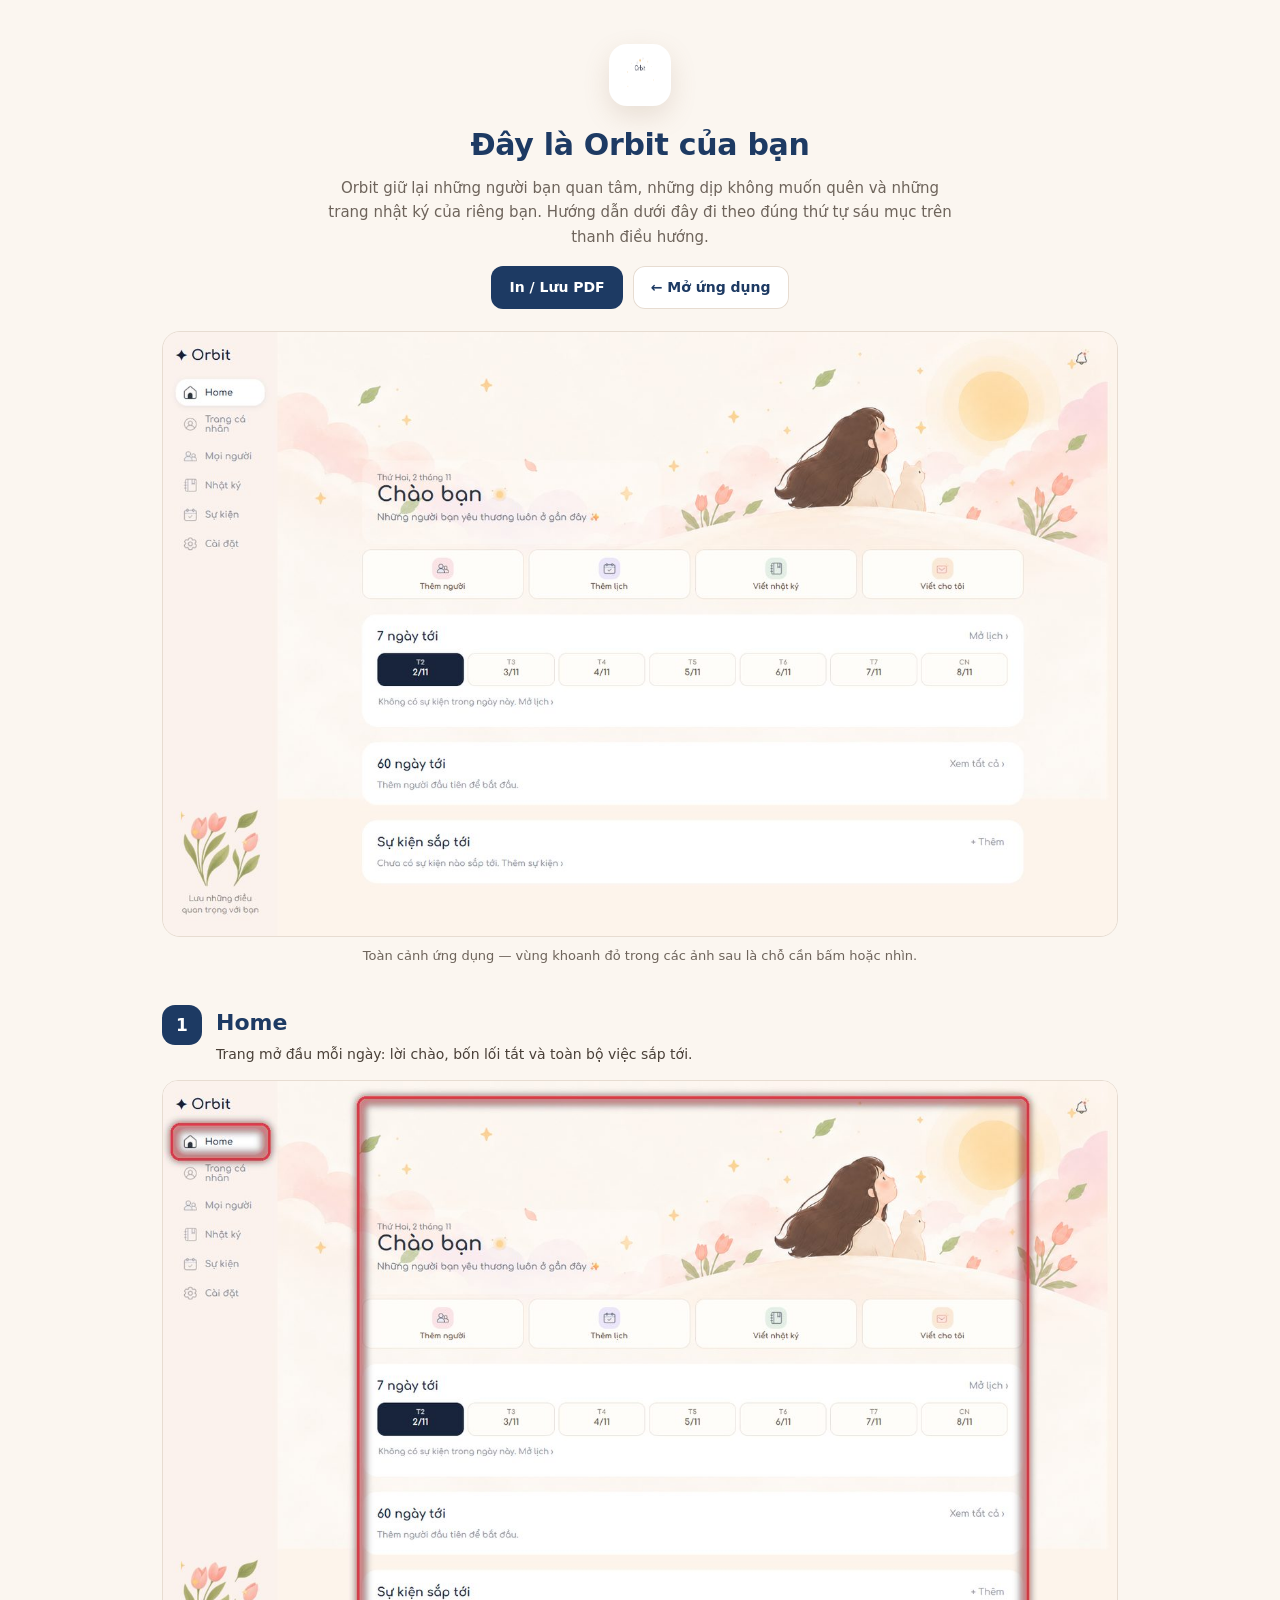
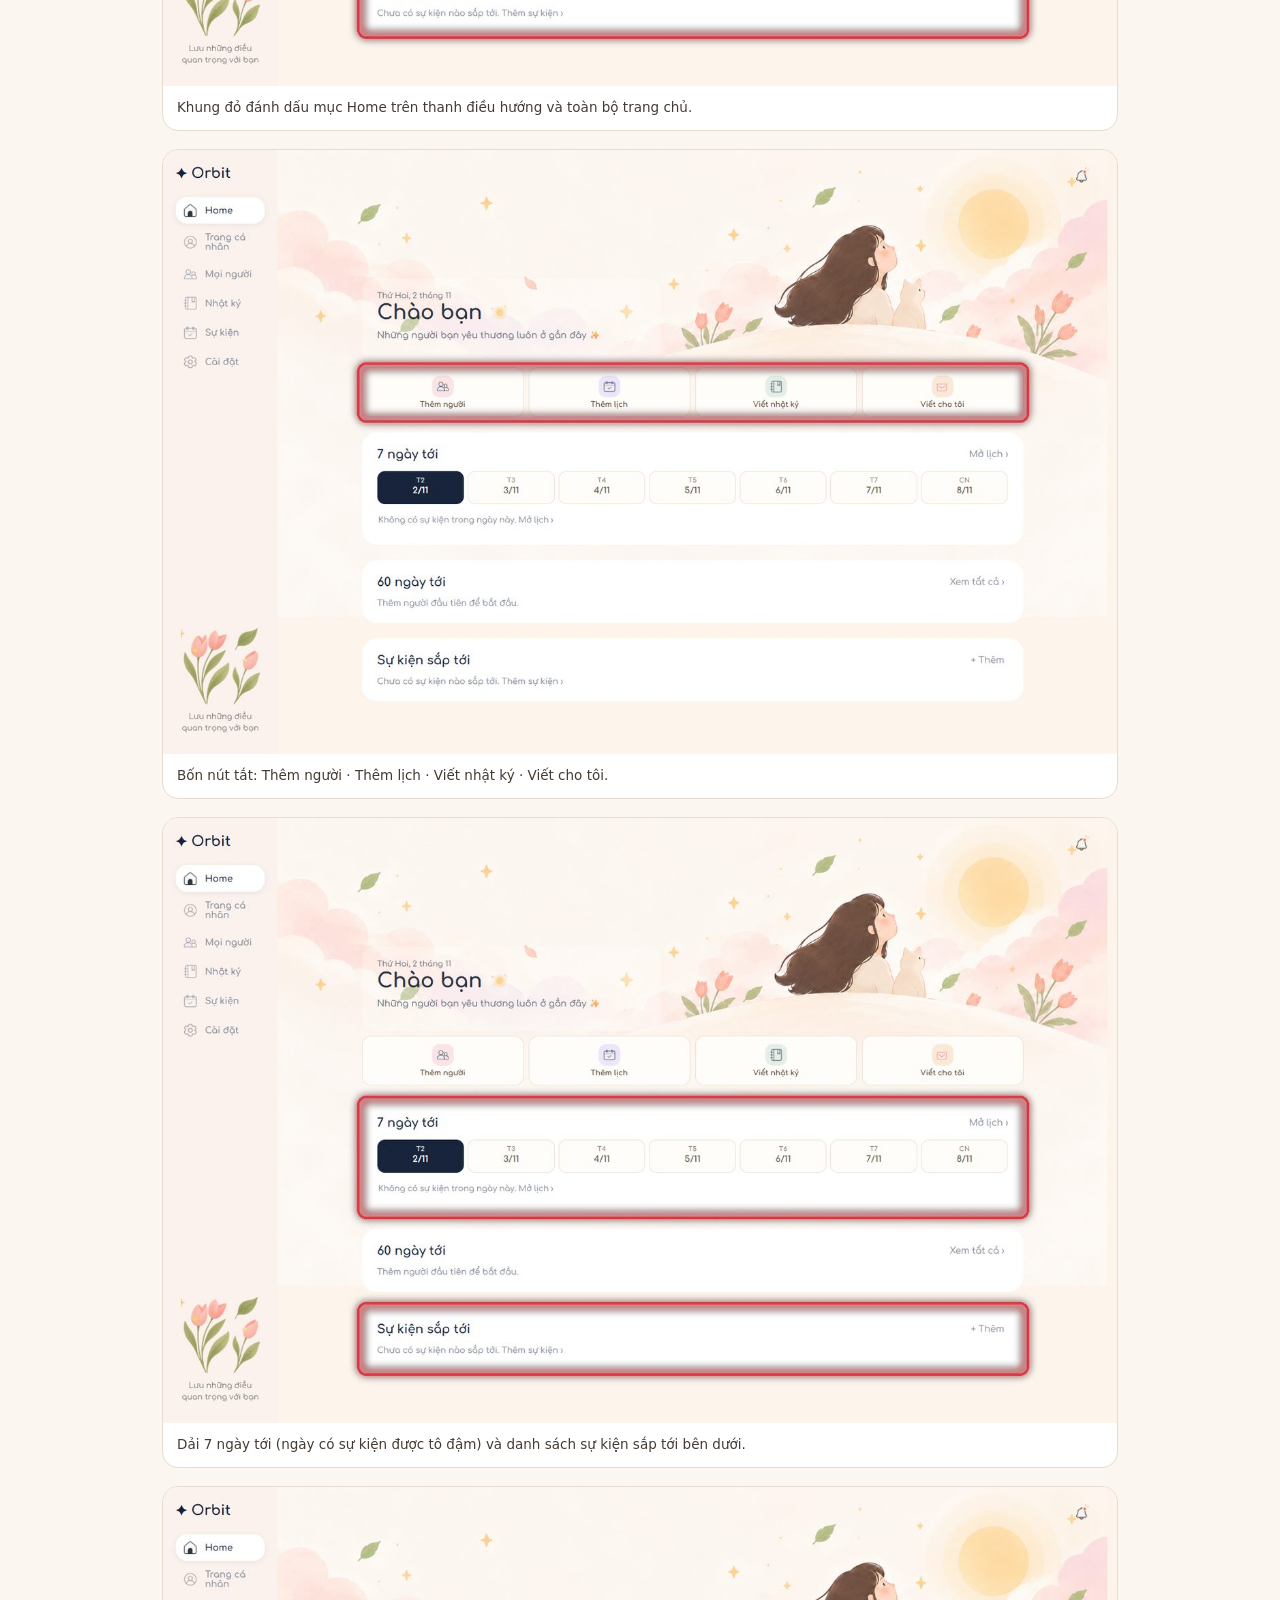
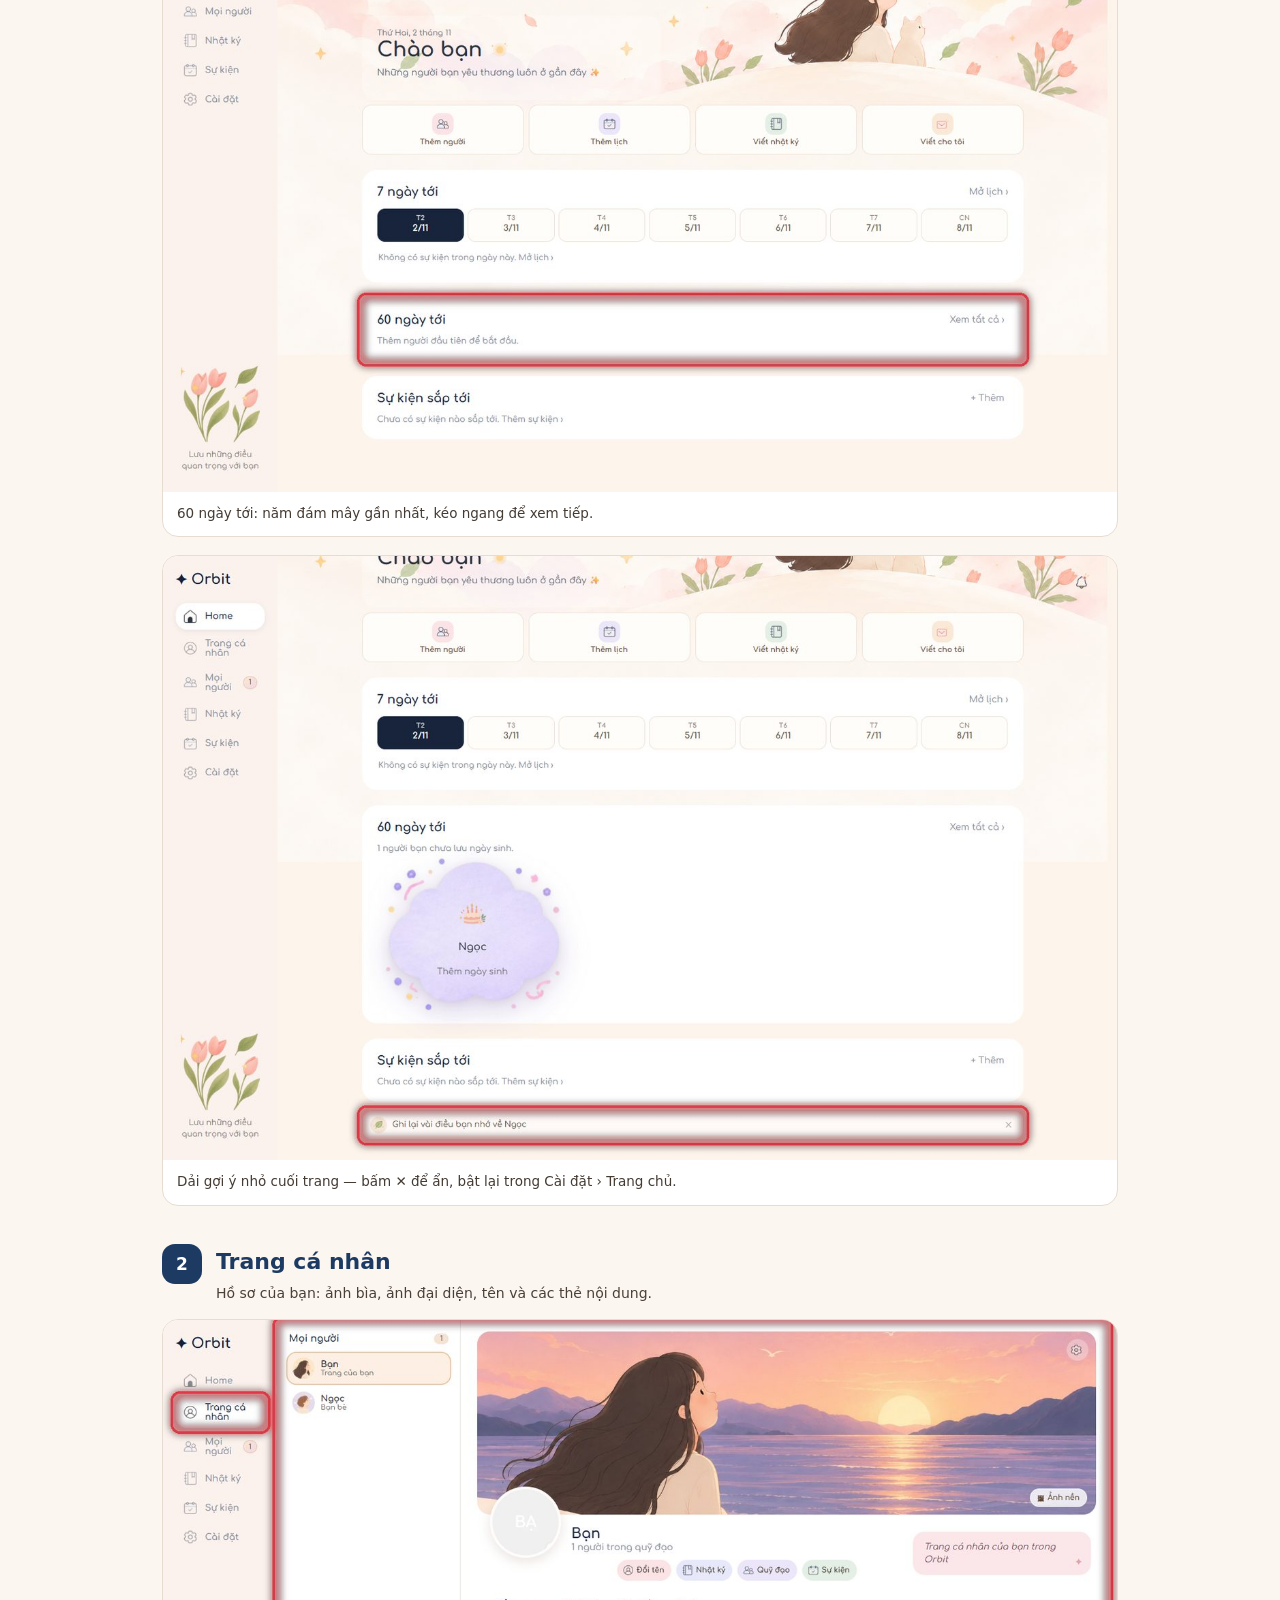
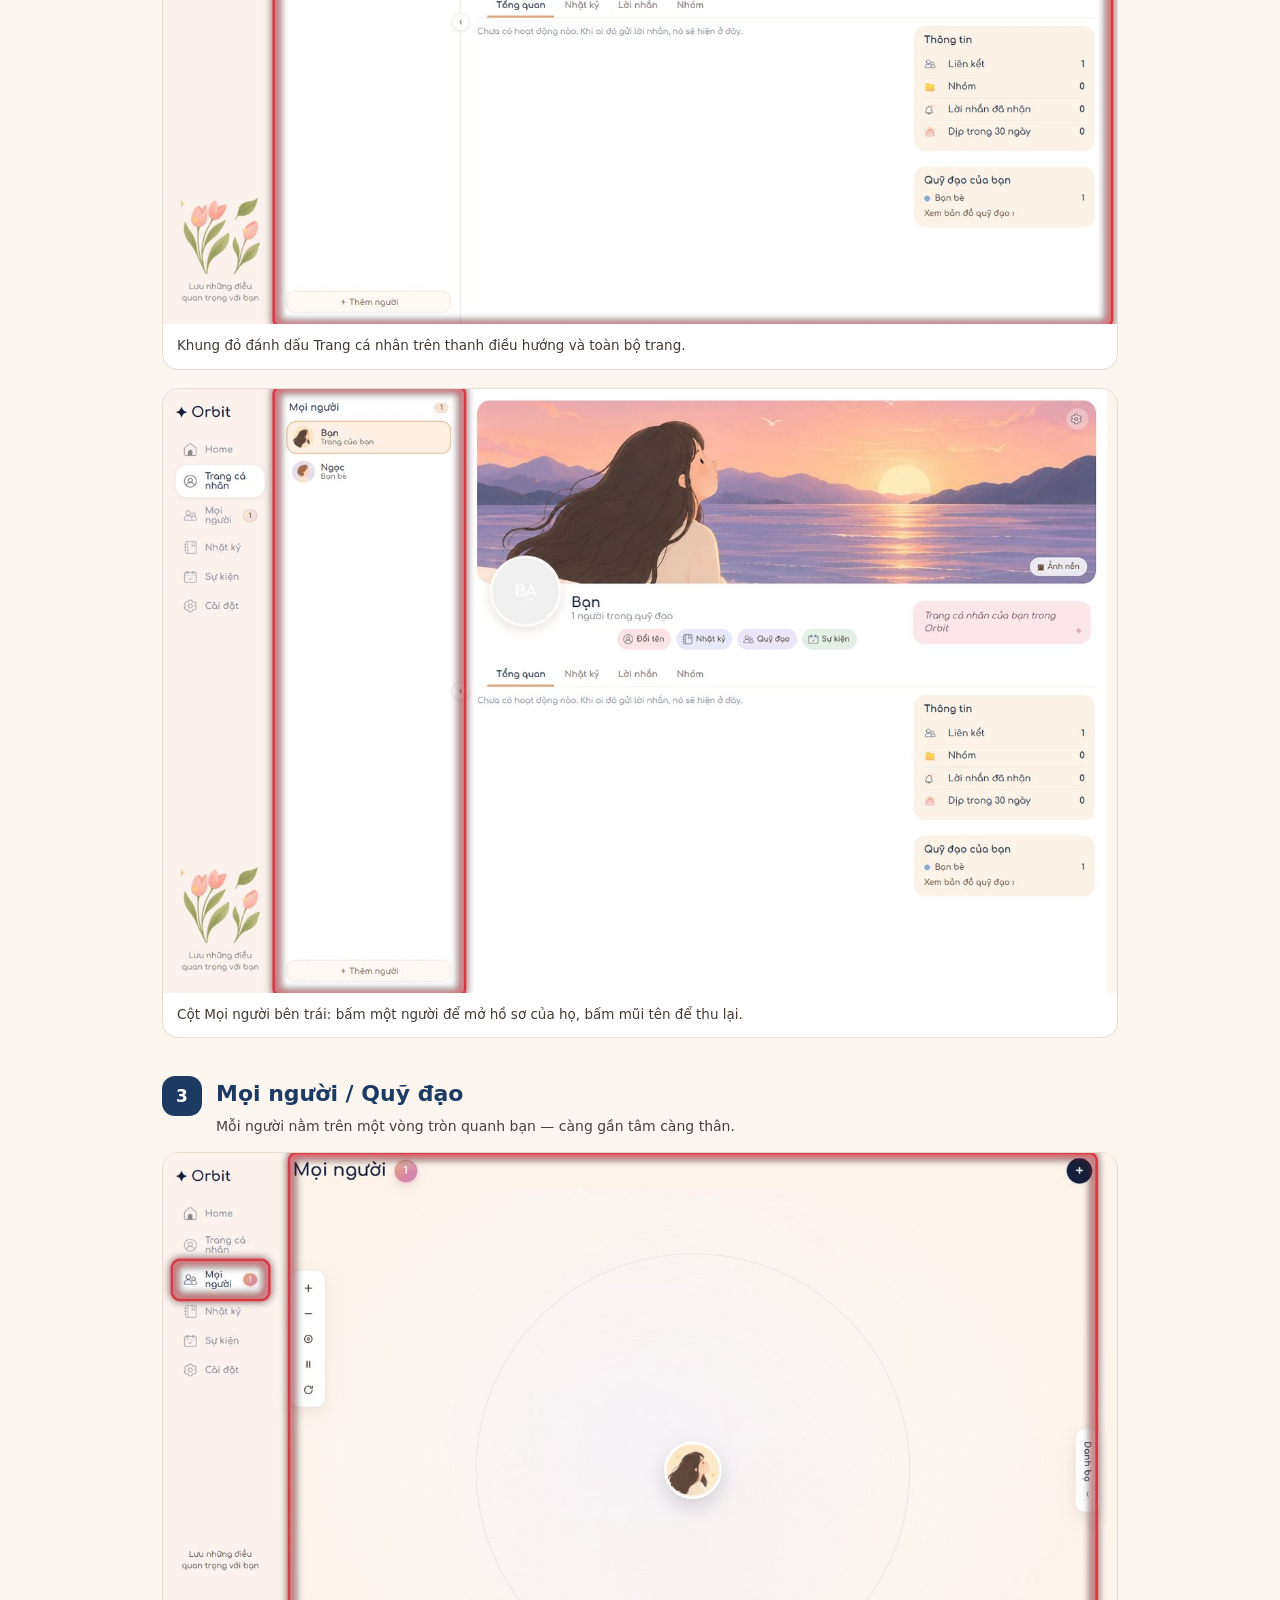
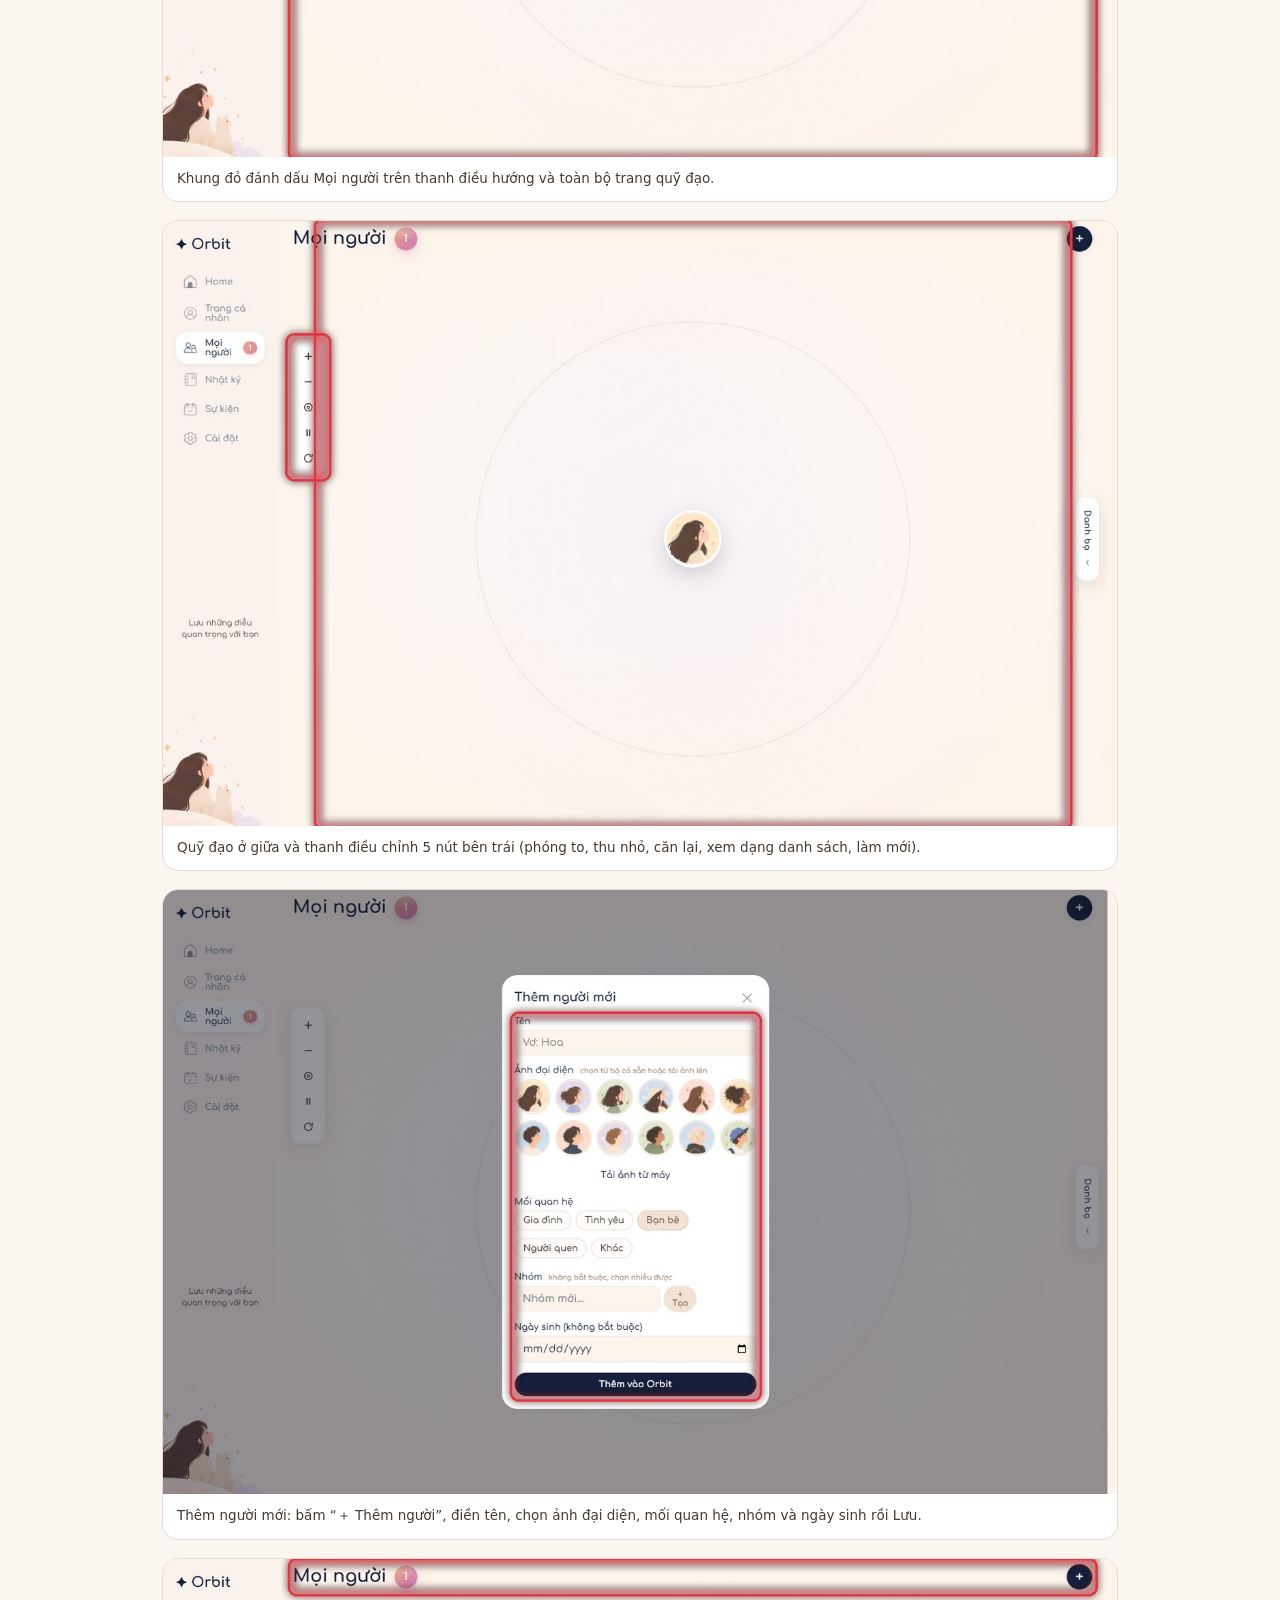
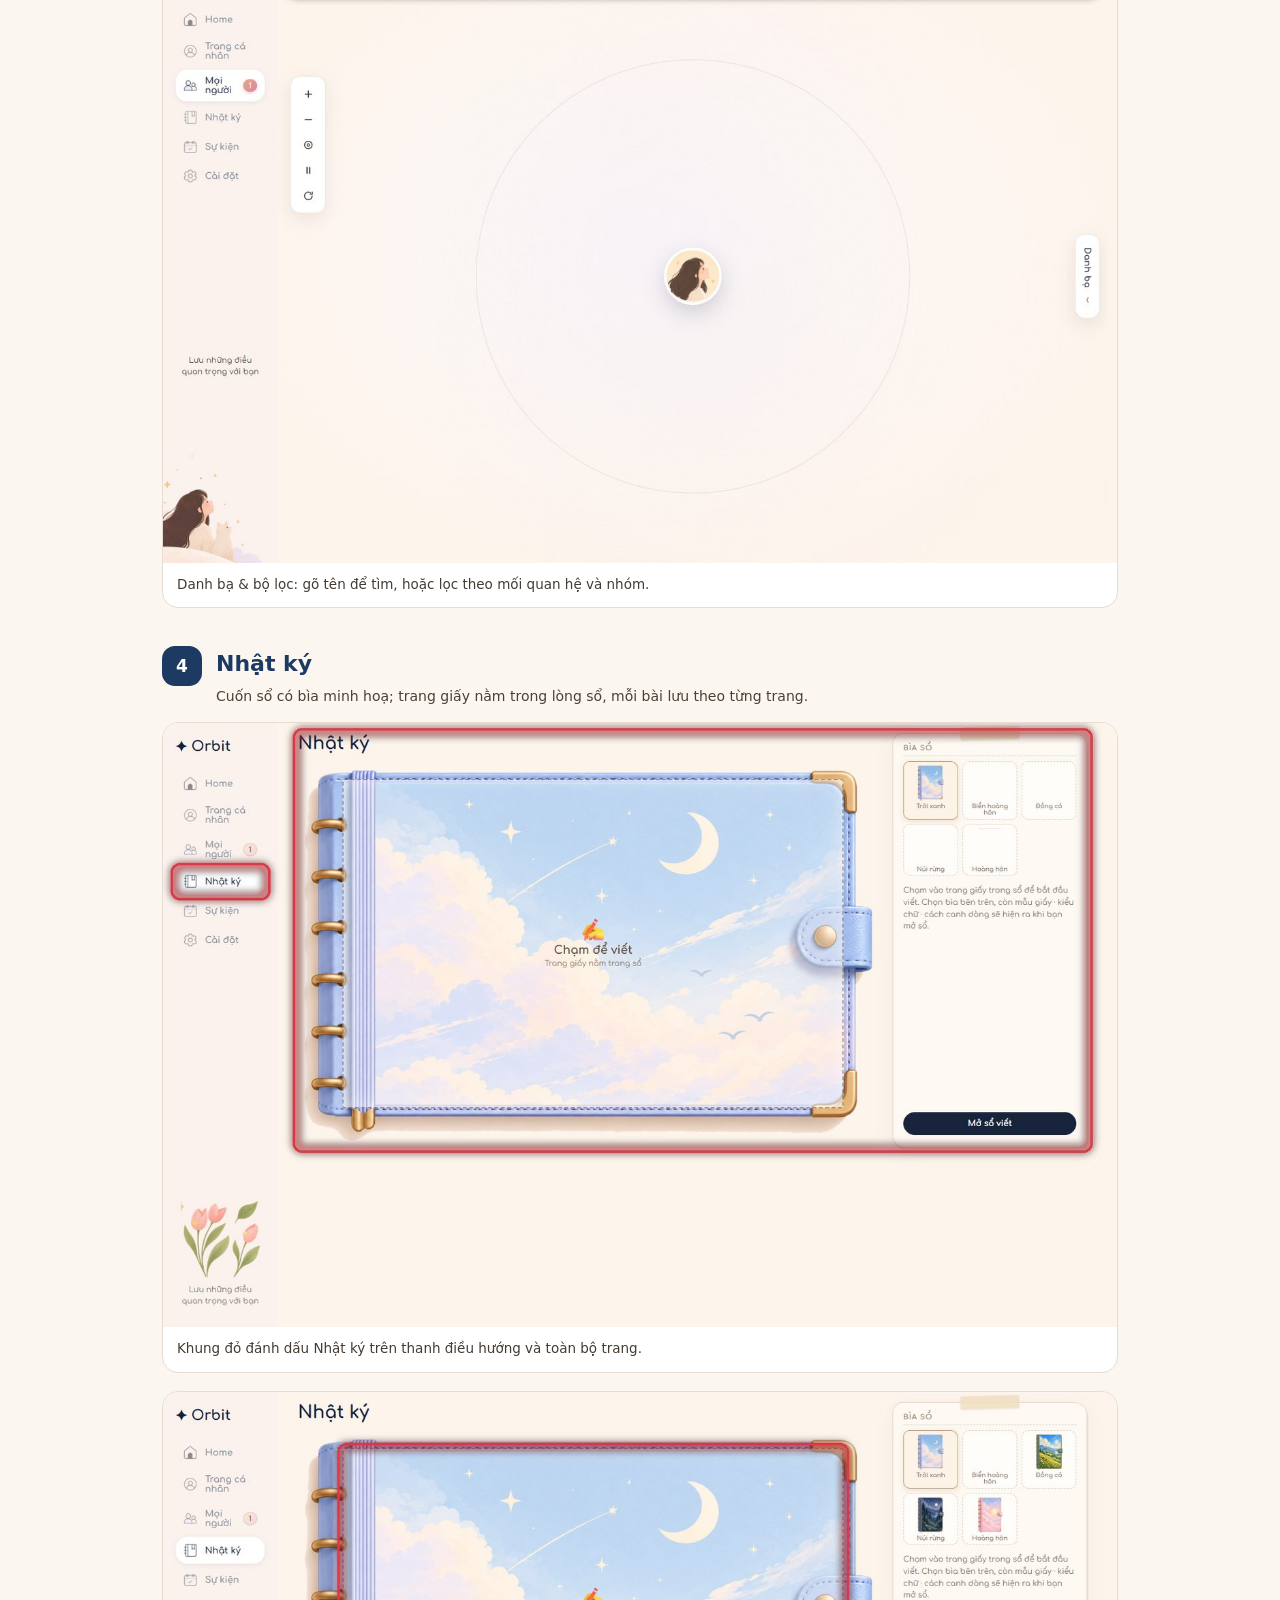
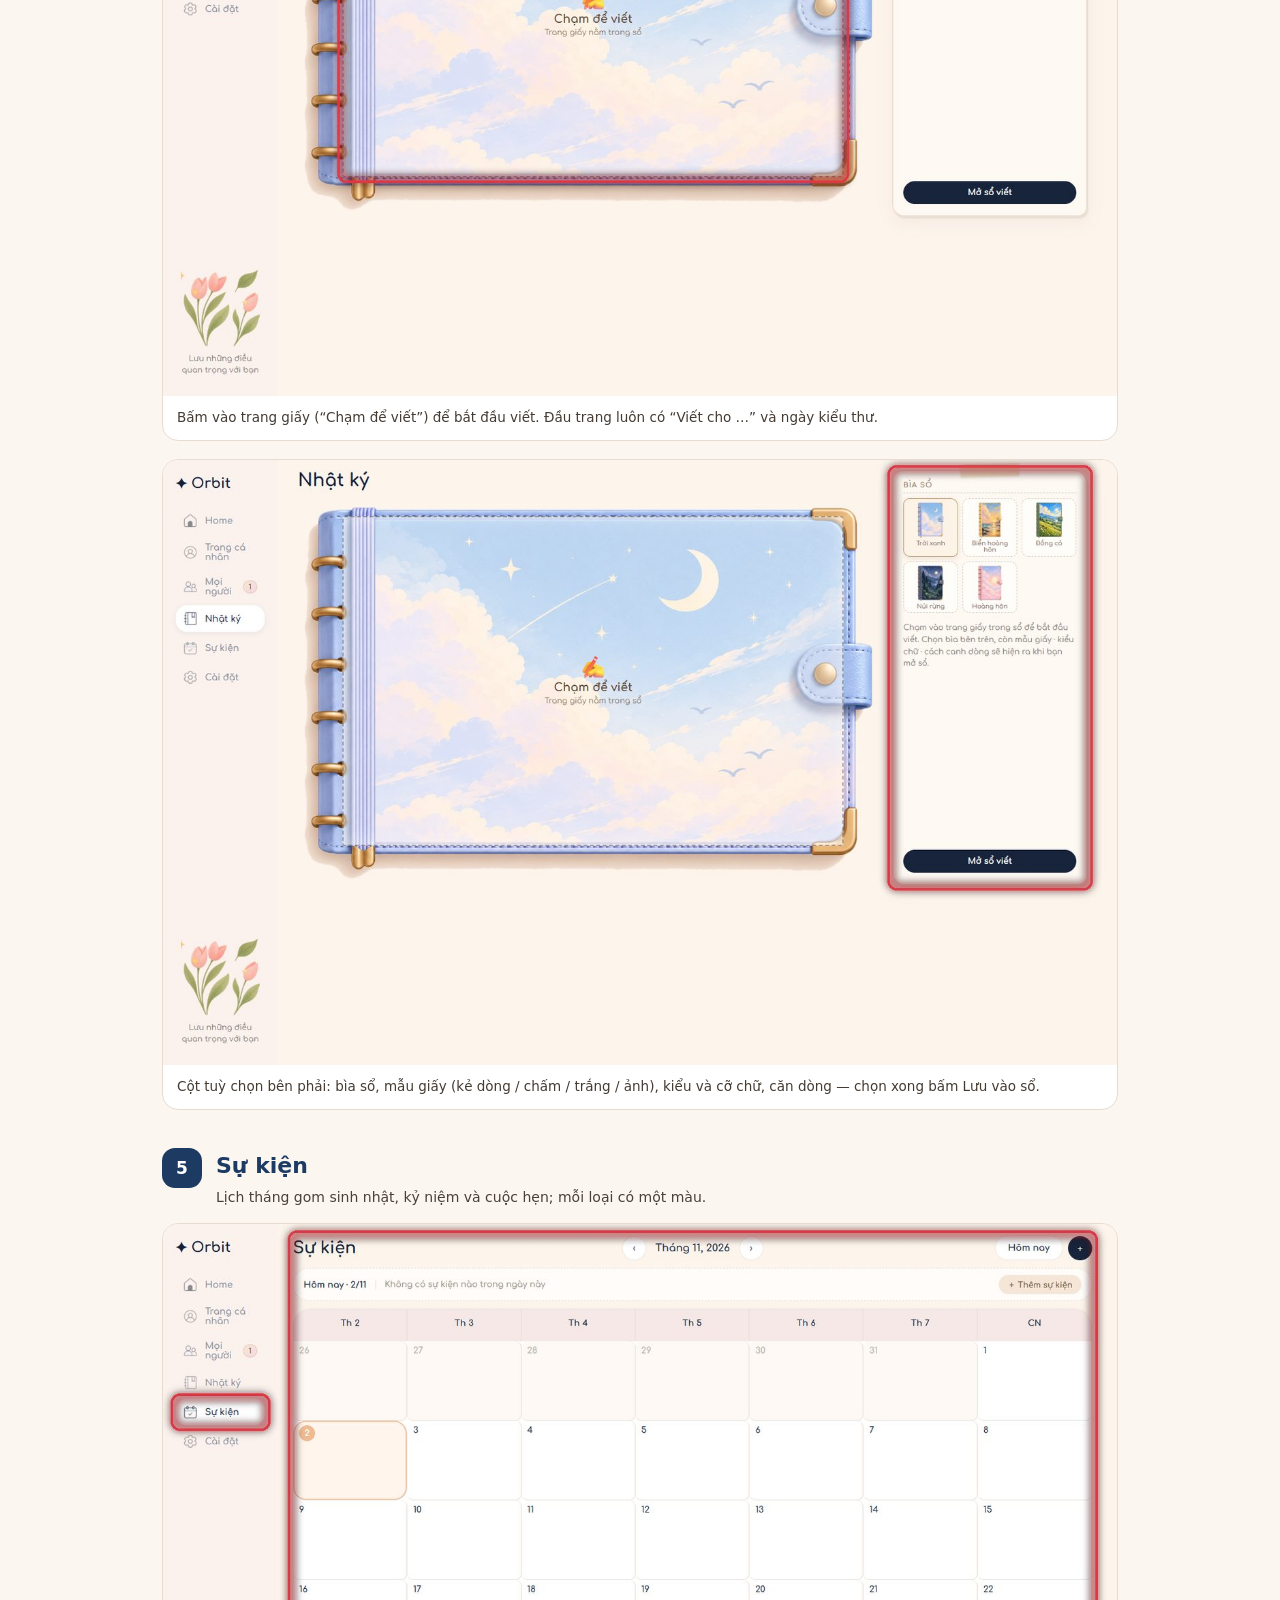
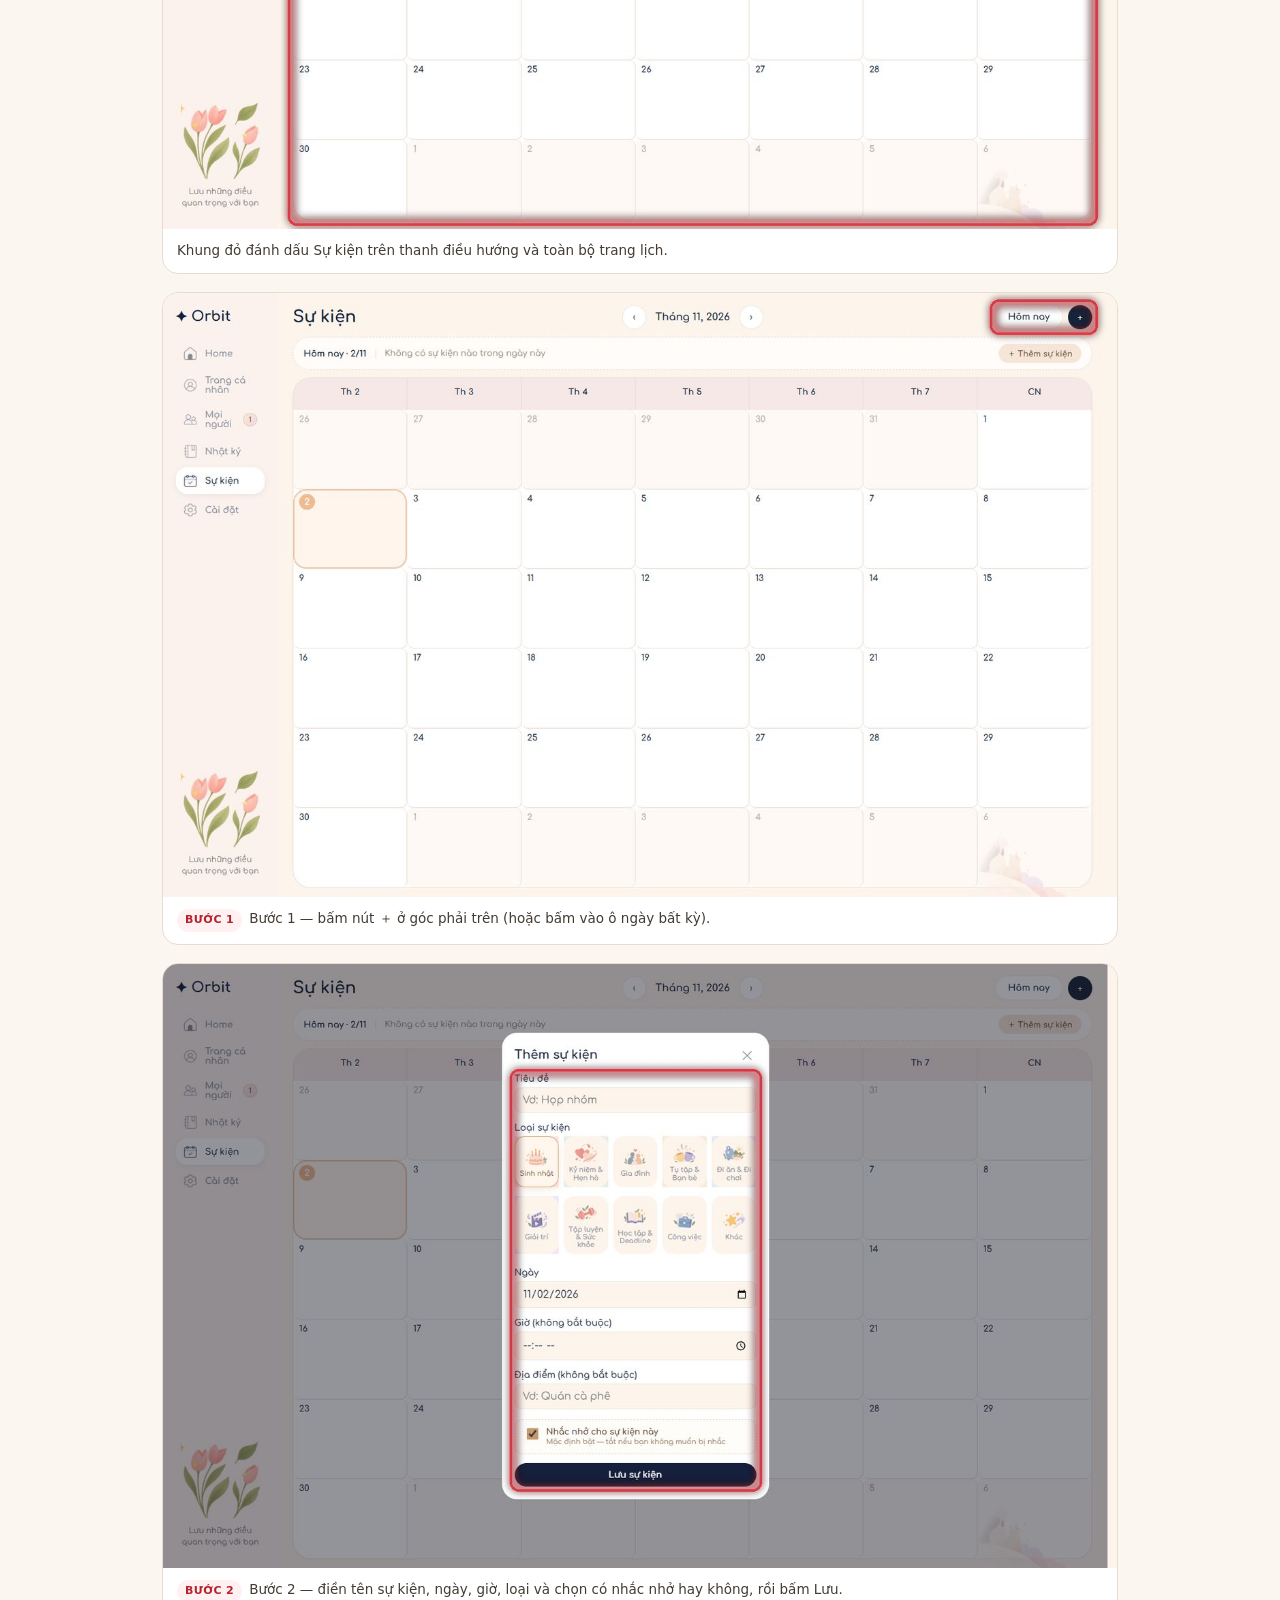
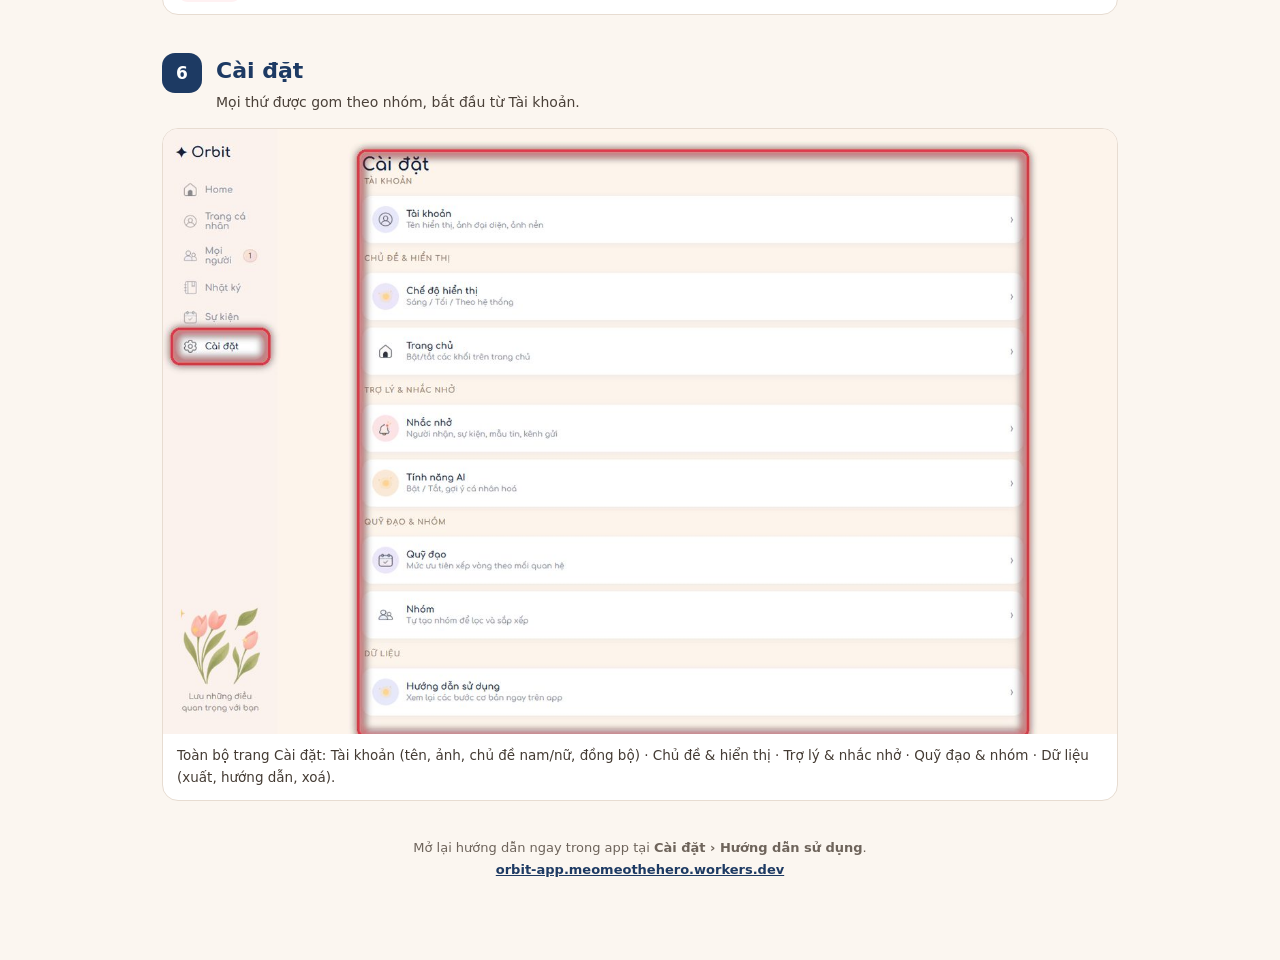
==== commit b0fe1db5: "Guide: linear order per nav section (home, profile, orbit, diary, events, settings) with nav+page hi" ====
--- a/public/huong-dan.html
+++ b/public/huong-dan.html
@@ -5,51 +5,45 @@
 <meta name="viewport" content="width=device-width, initial-scale=1">
 <title>Hướng dẫn sử dụng Orbit</title>
 <style>
-  :root { --ink:#2C2A33; --muted:#6F655C; --line:#E7DCD1; --cream:#FBF6F0; --accent:#E23744; --navy:#1D3A63; }
-  * { box-sizing: border-box; }
-  body { margin:0; background:var(--cream); color:var(--ink);
-    font-family:"Segoe UI",system-ui,-apple-system,"Helvetica Neue",Arial,sans-serif; line-height:1.6; }
-  .wrap { max-width:1080px; margin:0 auto; padding:40px 20px 72px; }
-  header { text-align:center; margin-bottom:26px; }
-  .logo { width:64px; height:64px; border-radius:18px; background:#fff; display:inline-flex;
-    align-items:center; justify-content:center; box-shadow:0 10px 26px rgba(150,116,90,.18); margin-bottom:12px; }
-  .logo img { width:40px; height:40px; }
-  h1 { font-size:30px; margin:6px 0 8px; color:var(--navy); letter-spacing:-.3px; }
-  header p { margin:0; color:var(--muted); font-size:15px; }
-  .toolbar { display:flex; gap:10px; justify-content:center; margin:18px 0 4px; }
+  :root { --ink:#2C2A33; --muted:#6E645B; --line:#E7DCD1; --cream:#FBF6F0; --red:#E23744; --navy:#1D3A63; }
+  * { box-sizing:border-box; }
+  body { margin:0; background:var(--cream); color:var(--ink); line-height:1.65;
+    font-family:"Segoe UI",system-ui,-apple-system,"Helvetica Neue",Arial,sans-serif; }
+  .wrap { max-width:1000px; margin:0 auto; padding:44px 22px 80px; }
+  header { text-align:center; margin-bottom:6px; }
+  .logo { width:62px; height:62px; border-radius:18px; background:#fff; display:inline-flex;
+    align-items:center; justify-content:center; box-shadow:0 10px 26px rgba(150,116,90,.18); margin-bottom:10px; }
+  .logo img { width:38px; height:38px; }
+  h1 { font-size:30px; margin:4px 0 6px; color:var(--navy); letter-spacing:-.3px; }
+  header .lead { margin:0 auto; max-width:640px; color:var(--muted); font-size:15px; }
+  .toolbar { display:flex; gap:10px; justify-content:center; margin:16px 0 4px; }
   .btn { border:0; border-radius:12px; padding:10px 18px; font:inherit; font-weight:700; font-size:14px;
-    cursor:pointer; text-decoration:none; display:inline-flex; align-items:center; gap:8px; }
+    cursor:pointer; text-decoration:none; display:inline-flex; gap:8px; }
   .btn-primary { background:var(--navy); color:#fff; }
   .btn-ghost { background:#fff; color:var(--navy); box-shadow:inset 0 0 0 1px var(--line); }
-  .toc { display:flex; flex-wrap:wrap; gap:8px; justify-content:center; margin:18px 0 6px; }
-  .toc a { background:#fff; border-radius:999px; padding:6px 13px; font-size:12.5px; font-weight:700;
-    color:var(--navy); text-decoration:none; box-shadow:inset 0 0 0 1px var(--line); }
-  .page-block { background:#fff; border-radius:22px; padding:24px; margin:26px 0;
-    box-shadow:0 12px 34px rgba(150,116,90,.12); }
-  .page-head { display:flex; gap:14px; align-items:flex-start; margin-bottom:16px; }
-  .pnum { flex:none; width:38px; height:38px; border-radius:12px; background:var(--navy); color:#fff;
-    font-weight:800; font-size:16px; display:flex; align-items:center; justify-content:center; }
-  .page-head h2 { margin:0 0 3px; font-size:21px; color:var(--navy); }
-  .page-head p { margin:0; font-size:14px; color:#4A4038; }
-  figure { margin:0; }
-  .overview { border-radius:16px; overflow:hidden; border:1px solid var(--line); }
-  .overview img { display:block; width:100%; height:auto; }
-  .overview figcaption { font-size:12px; color:var(--muted); padding:7px 12px; background:#FDFAF6; border-top:1px solid var(--line); }
-  .spots { display:grid; grid-template-columns:1fr 1fr; gap:16px; margin-top:16px; }
-  .spot { border:1px solid var(--line); border-radius:14px; overflow:hidden; background:#FDFAF6; }
-  .spot img { display:block; width:100%; height:auto; }
-  .spot figcaption { padding:10px 12px 12px; display:flex; flex-direction:column; gap:2px; }
-  .spot b { font-size:13.5px; color:var(--navy); }
-  .spot span { font-size:12.5px; color:var(--muted); }
-  footer { text-align:center; margin-top:32px; font-size:13px; color:var(--muted); }
+  .hero-img { margin:22px 0 8px; border-radius:18px; overflow:hidden; border:1px solid var(--line); background:#fff; }
+  .hero-img img { display:block; width:100%; }
+  .hero-cap { text-align:center; font-size:13px; color:var(--muted); margin:0 0 8px; }
+  .sec { margin:38px 0 0; }
+  .sec-head { display:flex; gap:14px; align-items:flex-start; margin-bottom:14px; }
+  .num { flex:none; width:40px; height:40px; border-radius:13px; background:var(--navy); color:#fff;
+    font-weight:800; font-size:17px; display:flex; align-items:center; justify-content:center; }
+  .sec-head h2 { margin:0 0 2px; font-size:22px; color:var(--navy); }
+  .sec-head p { margin:0; font-size:14px; color:#4A4038; }
+  .shot { margin:0 0 18px; background:#fff; border:1px solid var(--line); border-radius:16px; overflow:hidden; }
+  .shot img { display:block; width:100%; }
+  .shot figcaption { padding:10px 14px 12px; font-size:13.5px; color:#443B33; }
+  .badge { display:inline-block; background:#FFF1F2; color:#B3242F; font-weight:800; font-size:11px;
+    letter-spacing:.4px; text-transform:uppercase; padding:2px 8px; border-radius:999px; margin-right:7px; }
+  footer { text-align:center; margin-top:36px; font-size:13px; color:var(--muted); }
   footer a { color:var(--navy); font-weight:700; }
-  @media (max-width:820px) { .spots { grid-template-columns:1fr; } }
   @media print {
     body { background:#fff; }
-    .wrap { max-width:none; padding:0; }
-    .toolbar, .toc { display:none; }
-    .page-block { box-shadow:none; border:1px solid #E3DAD1; page-break-inside:avoid; break-inside:avoid; margin:12px 0; }
-    .spot { page-break-inside:avoid; break-inside:avoid; }
+    .wrap { max-width:none; padding:0 6mm; }
+    .toolbar { display:none; }
+    .sec { page-break-before: always; page-break-inside: avoid; }
+    .shot, .hero-img { page-break-inside: avoid; break-inside: avoid; }
+    .shot img, .hero-img img { max-height: 150mm; width: auto; max-width: 100%; margin: 0 auto; }
   }
 </style>
 </head>
@@ -57,55 +51,99 @@
 <div class="wrap">
   <header>
     <div class="logo"><img src="assets/logo-orbit.png" alt="Orbit"></div>
-    <h1>Hướng dẫn sử dụng Orbit</h1>
-    <p>Chia theo sáu trang trên thanh điều hướng — mỗi trang có ảnh toàn cảnh và các vùng được khoanh đỏ.</p>
+    <h1>Đây là Orbit của bạn</h1>
+    <p class="lead">Orbit giữ lại những người bạn quan tâm, những dịp không muốn quên và những trang nhật ký của riêng bạn. Hướng dẫn dưới đây đi theo đúng thứ tự sáu mục trên thanh điều hướng.</p>
     <div class="toolbar">
       <button class="btn btn-primary" onclick="window.print()">In / Lưu PDF</button>
       <a class="btn btn-ghost" href="./">← Mở ứng dụng</a>
     </div>
-    <nav class="toc"><a href="#p-home">Trang chủ</a><a href="#p-me">Trang cá nhân</a><a href="#p-people">Mọi người</a><a href="#p-diary">Nhật ký</a><a href="#p-calendar">Sự kiện</a><a href="#p-settings">Cài đặt</a></nav>
   </header>
+
+  <figure class="hero-img"><img src="assets/guide/v2/intro.jpg" alt="Toàn cảnh ứng dụng Orbit"></figure>
+  <p class="hero-cap">Toàn cảnh ứng dụng — vùng khoanh đỏ trong các ảnh sau là chỗ cần bấm hoặc nhìn.</p>
+
   
-  <section class="page-block" id="p-REPLACE">
-    <div class="page-head"><span class="pnum">1</span><div><h2>Trang chủ</h2><p>Nơi mở app mỗi ngày: lời chào, bốn lối tắt và toàn bộ việc sắp tới trong 60 ngày.</p></div></div>
-    <figure class="overview"><img src="assets/guide/ov-home.jpg" alt="Tổng quan Trang chủ" loading="lazy">
-      <figcaption>Toàn cảnh trang Trang chủ</figcaption></figure>
-    <div class="spots"><figure class="spot"><img src="assets/guide/home-1.jpg" alt="Khối chào và tranh nền" loading="lazy"><figcaption><b>Khối chào và tranh nền</b><span>Ảnh và câu chào đổi theo chủ đề Nữ / Nam. Đây cũng là chỗ hiện ngày hôm nay.</span></figcaption></figure><figure class="spot"><img src="assets/guide/home-2.jpg" alt="Bốn nút tắt nhanh" loading="lazy"><figcaption><b>Bốn nút tắt nhanh</b><span>Thêm người, thêm lịch, viết nhật ký (mở sẵn trang giấy) và tạo link “Viết cho tôi”.</span></figcaption></figure><figure class="spot"><img src="assets/guide/home-3.jpg" alt="Dải 7 ngày tới" loading="lazy"><figcaption><b>Dải 7 ngày tới</b><span>Ngày có sự kiện được tô đậm. Bấm một ngày để xem việc của ngày đó ngay bên dưới.</span></figcaption></figure><figure class="spot"><img src="assets/guide/home-4.jpg" alt="60 ngày tới và sự kiện sắp tới" loading="lazy"><figcaption><b>60 ngày tới và sự kiện sắp tới</b><span>Năm đám mây gần nhất, cuộn ngang để xem tiếp; bên dưới là danh sách 5 sự kiện kèm giờ.</span></figcaption></figure></div>
-  </section>
-  <section class="page-block" id="p-REPLACE">
-    <div class="page-head"><span class="pnum">2</span><div><h2>Trang cá nhân</h2><p>Hồ sơ của bạn: ảnh bìa, ảnh đại diện, tên hiển thị và các thẻ nội dung.</p></div></div>
-    <figure class="overview"><img src="assets/guide/ov-me.jpg" alt="Tổng quan Trang cá nhân" loading="lazy">
-      <figcaption>Toàn cảnh trang Trang cá nhân</figcaption></figure>
-    <div class="spots"><figure class="spot"><img src="assets/guide/me-1.jpg" alt="Ảnh bìa, ảnh đại diện và tên" loading="lazy"><figcaption><b>Ảnh bìa, ảnh đại diện và tên</b><span>Bấm ảnh đại diện để đổi avatar, bấm “Đổi tên” để sửa tên. Tên này hiện ở “Viết cho …” trong nhật ký.</span></figcaption></figure><figure class="spot"><img src="assets/guide/me-2.jpg" alt="Bốn thẻ nội dung" loading="lazy"><figcaption><b>Bốn thẻ nội dung</b><span>Tổng quan · Nhật ký · Lời nhắn · Nhóm — mỗi thẻ là một cách nhìn khác nhau về bạn.</span></figcaption></figure><figure class="spot"><img src="assets/guide/me-3.jpg" alt="Khối thông tin" loading="lazy"><figcaption><b>Khối thông tin</b><span>Số liên kết, số nhóm, lời nhắn đã nhận và số dịp trong 30 ngày tới.</span></figcaption></figure><figure class="spot"><img src="assets/guide/me-4.jpg" alt="Dải Mọi người" loading="lazy"><figcaption><b>Dải Mọi người</b><span>Danh bạ thu gọn bên trái để nhảy nhanh sang hồ sơ người khác; bấm mũi tên để thu lại.</span></figcaption></figure></div>
-  </section>
-  <section class="page-block" id="p-REPLACE">
-    <div class="page-head"><span class="pnum">3</span><div><h2>Mọi người</h2><p>Toàn bộ mối quan hệ xếp trên quỹ đạo: càng gần tâm càng thân thiết.</p></div></div>
-    <figure class="overview"><img src="assets/guide/ov-people.jpg" alt="Tổng quan Mọi người" loading="lazy">
-      <figcaption>Toàn cảnh trang Mọi người</figcaption></figure>
-    <div class="spots"><figure class="spot"><img src="assets/guide/people-1.jpg" alt="Bạn ở tâm quỹ đạo" loading="lazy"><figcaption><b>Bạn ở tâm quỹ đạo</b><span>Vòng trong là gia đình, vòng ngoài là người quen — thứ tự do mức ưu tiên trong Cài đặt quyết định.</span></figcaption></figure><figure class="spot"><img src="assets/guide/people-2.jpg" alt="Thu nhỏ và phóng to" loading="lazy"><figcaption><b>Thu nhỏ và phóng to</b><span>Dùng hai nút này khi quỹ đạo đông người, hoặc kéo trực tiếp để xoay.</span></figcaption></figure><figure class="spot"><img src="assets/guide/people-3.jpg" alt="Tìm kiếm và bộ lọc" loading="lazy"><figcaption><b>Tìm kiếm và bộ lọc</b><span>Gõ tên hoặc lọc theo mối quan hệ / nhóm để thu hẹp danh sách.</span></figcaption></figure><figure class="spot"><img src="assets/guide/people-4.jpg" alt="Danh sách liên kết" loading="lazy"><figcaption><b>Danh sách liên kết</b><span>Bấm một người để mở hồ sơ: kỷ niệm, lời nhắn và nút nhắc nhở nhanh.</span></figcaption></figure></div>
-  </section>
-  <section class="page-block" id="p-REPLACE">
-    <div class="page-head"><span class="pnum">4</span><div><h2>Nhật ký</h2><p>Cuốn sổ có bìa minh hoạ; trang giấy nằm lọt trong lòng sổ và lưu theo từng bài.</p></div></div>
-    <figure class="overview"><img src="assets/guide/ov-diary.jpg" alt="Tổng quan Nhật ký" loading="lazy">
-      <figcaption>Toàn cảnh trang Nhật ký</figcaption></figure>
-    <div class="spots"><figure class="spot"><img src="assets/guide/diary-1.jpg" alt="Cuốn sổ và trang giấy" loading="lazy"><figcaption><b>Cuốn sổ và trang giấy</b><span>Chạm vào trang để viết. Đầu trang luôn có “Viết cho …” và ngày kiểu thư.</span></figcaption></figure><figure class="spot"><img src="assets/guide/diary-2.jpg" alt="Chọn bìa sổ" loading="lazy"><figcaption><b>Chọn bìa sổ</b><span>Năm bìa minh hoạ; đổi bìa chỉ thay phần trình bày, nội dung bài viết giữ nguyên.</span></figcaption></figure><figure class="spot"><img src="assets/guide/diary-3.jpg" alt="Cột tuỳ chọn" loading="lazy"><figcaption><b>Cột tuỳ chọn</b><span>Mẫu giấy (kẻ dòng / chấm / trắng / ảnh tự tải), kiểu chữ và căn dòng.</span></figcaption></figure><figure class="spot"><img src="assets/guide/diary-4.jpg" alt="Huỷ hoặc lưu" loading="lazy"><figcaption><b>Huỷ hoặc lưu</b><span>Lưu vào sổ để bài xuất hiện trong hồ sơ người nhận và trong thẻ Nhật ký.</span></figcaption></figure></div>
-  </section>
-  <section class="page-block" id="p-REPLACE">
-    <div class="page-head"><span class="pnum">5</span><div><h2>Sự kiện</h2><p>Lịch tháng gom sinh nhật, kỷ niệm và cuộc hẹn; mỗi sự kiện có màu theo loại.</p></div></div>
-    <figure class="overview"><img src="assets/guide/ov-calendar.jpg" alt="Tổng quan Sự kiện" loading="lazy">
-      <figcaption>Toàn cảnh trang Sự kiện</figcaption></figure>
-    <div class="spots"><figure class="spot"><img src="assets/guide/calendar-1.jpg" alt="Tháng đang xem" loading="lazy"><figcaption><b>Tháng đang xem</b><span>Hai nút ‹ › để chuyển tháng, ở giữa là tháng hiện tại.</span></figcaption></figure><figure class="spot"><img src="assets/guide/calendar-2.jpg" alt="Hôm nay và thêm nhanh" loading="lazy"><figcaption><b>Hôm nay và thêm nhanh</b><span>“Hôm nay” quay về tháng hiện tại; nút + mở form thêm sự kiện cho đúng ngày đang chọn.</span></figcaption></figure><figure class="spot"><img src="assets/guide/calendar-3.jpg" alt="Lưới ngày" loading="lazy"><figcaption><b>Lưới ngày</b><span>Bấm vào ô bất kỳ để thêm sự kiện cho ngày đó. Ô hôm nay có nền navy.</span></figcaption></figure></div>
-  </section>
-  <section class="page-block" id="p-REPLACE">
-    <div class="page-head"><span class="pnum">6</span><div><h2>Cài đặt</h2><p>Mọi thứ được gom theo nhóm, bắt đầu từ Tài khoản.</p></div></div>
-    <figure class="overview"><img src="assets/guide/ov-settings.jpg" alt="Tổng quan Cài đặt" loading="lazy">
-      <figcaption>Toàn cảnh trang Cài đặt</figcaption></figure>
-    <div class="spots"><figure class="spot"><img src="assets/guide/settings-1.jpg" alt="Tài khoản" loading="lazy"><figcaption><b>Tài khoản</b><span>Tên, ảnh đại diện, ảnh bìa, chủ đề nam/nữ và trạng thái đồng bộ máy chủ.</span></figcaption></figure><figure class="spot"><img src="assets/guide/settings-2.jpg" alt="Chủ đề và trang chủ" loading="lazy"><figcaption><b>Chủ đề và trang chủ</b><span>Chế độ sáng/tối và bật tắt từng khối trên trang chủ.</span></figcaption></figure><figure class="spot"><img src="assets/guide/settings-3.jpg" alt="Trợ lý và nhắc nhở" loading="lazy"><figcaption><b>Trợ lý và nhắc nhở</b><span>Bật nhắc hàng loạt, theo người, mẫu tin nhắn và kênh nhận thông báo.</span></figcaption></figure></div>
-  </section>
-  <footer>
-    Vùng khoanh đỏ là chỗ cần bấm hoặc nhìn. Có thể mở lại hướng dẫn ngay trong app tại
-    <b>Cài đặt → Hướng dẫn sử dụng</b>.<br><a href="./">orbit-app.meomeothehero.workers.dev</a>
-  </footer>
+<section class="sec">
+  <div class="sec-head"><span class="num">1</span><div><h2>Home</h2><p>Trang mở đầu mỗi ngày: lời chào, bốn lối tắt và toàn bộ việc sắp tới.</p></div></div>
+  <figure class="shot">
+  <img src="assets/guide/v2/home-full.jpg" alt="Khung đỏ đánh dấu mục Home trên thanh điều hướng và toàn bộ trang chủ.">
+  <figcaption>Khung đỏ đánh dấu mục Home trên thanh điều hướng và toàn bộ trang chủ.</figcaption>
+</figure><figure class="shot">
+  <img src="assets/guide/v2/home-quick.jpg" alt="Bốn nút tắt: Thêm người · Thêm lịch · Viết nhật ký · Viết cho tôi.">
+  <figcaption>Bốn nút tắt: Thêm người · Thêm lịch · Viết nhật ký · Viết cho tôi.</figcaption>
+</figure><figure class="shot">
+  <img src="assets/guide/v2/home-week.jpg" alt="Dải 7 ngày tới (ngày có sự kiện được tô đậm) và danh sách sự kiện sắp tới bên dưới.">
+  <figcaption>Dải 7 ngày tới (ngày có sự kiện được tô đậm) và danh sách sự kiện sắp tới bên dưới.</figcaption>
+</figure><figure class="shot">
+  <img src="assets/guide/v2/home-60.jpg" alt="60 ngày tới: năm đám mây gần nhất, kéo ngang để xem tiếp.">
+  <figcaption>60 ngày tới: năm đám mây gần nhất, kéo ngang để xem tiếp.</figcaption>
+</figure><figure class="shot">
+  <img src="assets/guide/v2/home-suggest.jpg" alt="Dải gợi ý nhỏ cuối trang — bấm ✕ để ẩn, bật lại trong Cài đặt › Trang chủ.">
+  <figcaption>Dải gợi ý nhỏ cuối trang — bấm ✕ để ẩn, bật lại trong Cài đặt › Trang chủ.</figcaption>
+</figure>
+</section>
+<section class="sec">
+  <div class="sec-head"><span class="num">2</span><div><h2>Trang cá nhân</h2><p>Hồ sơ của bạn: ảnh bìa, ảnh đại diện, tên và các thẻ nội dung.</p></div></div>
+  <figure class="shot">
+  <img src="assets/guide/v2/me-full.jpg" alt="Khung đỏ đánh dấu Trang cá nhân trên thanh điều hướng và toàn bộ trang.">
+  <figcaption>Khung đỏ đánh dấu Trang cá nhân trên thanh điều hướng và toàn bộ trang.</figcaption>
+</figure><figure class="shot">
+  <img src="assets/guide/v2/me-side.jpg" alt="Cột Mọi người bên trái: bấm một người để mở hồ sơ của họ, bấm mũi tên để thu lại.">
+  <figcaption>Cột Mọi người bên trái: bấm một người để mở hồ sơ của họ, bấm mũi tên để thu lại.</figcaption>
+</figure>
+</section>
+<section class="sec">
+  <div class="sec-head"><span class="num">3</span><div><h2>Mọi người / Quỹ đạo</h2><p>Mỗi người nằm trên một vòng tròn quanh bạn — càng gần tâm càng thân.</p></div></div>
+  <figure class="shot">
+  <img src="assets/guide/v2/people-full.jpg" alt="Khung đỏ đánh dấu Mọi người trên thanh điều hướng và toàn bộ trang quỹ đạo.">
+  <figcaption>Khung đỏ đánh dấu Mọi người trên thanh điều hướng và toàn bộ trang quỹ đạo.</figcaption>
+</figure><figure class="shot">
+  <img src="assets/guide/v2/people-orbit.jpg" alt="Quỹ đạo ở giữa và thanh điều chỉnh 5 nút bên trái (phóng to, thu nhỏ, căn lại, xem dạng danh sách, làm mới).">
+  <figcaption>Quỹ đạo ở giữa và thanh điều chỉnh 5 nút bên trái (phóng to, thu nhỏ, căn lại, xem dạng danh sách, làm mới).</figcaption>
+</figure><figure class="shot">
+  <img src="assets/guide/v2/people-add.jpg" alt="Thêm người mới: bấm “＋ Thêm người”, điền tên, chọn ảnh đại diện, mối quan hệ, nhóm và ngày sinh rồi Lưu.">
+  <figcaption>Thêm người mới: bấm “＋ Thêm người”, điền tên, chọn ảnh đại diện, mối quan hệ, nhóm và ngày sinh rồi Lưu.</figcaption>
+</figure><figure class="shot">
+  <img src="assets/guide/v2/people-list.jpg" alt="Danh bạ & bộ lọc: gõ tên để tìm, hoặc lọc theo mối quan hệ và nhóm.">
+  <figcaption>Danh bạ & bộ lọc: gõ tên để tìm, hoặc lọc theo mối quan hệ và nhóm.</figcaption>
+</figure>
+</section>
+<section class="sec">
+  <div class="sec-head"><span class="num">4</span><div><h2>Nhật ký</h2><p>Cuốn sổ có bìa minh hoạ; trang giấy nằm trong lòng sổ, mỗi bài lưu theo từng trang.</p></div></div>
+  <figure class="shot">
+  <img src="assets/guide/v2/diary-full.jpg" alt="Khung đỏ đánh dấu Nhật ký trên thanh điều hướng và toàn bộ trang.">
+  <figcaption>Khung đỏ đánh dấu Nhật ký trên thanh điều hướng và toàn bộ trang.</figcaption>
+</figure><figure class="shot">
+  <img src="assets/guide/v2/diary-write.jpg" alt="Bấm vào trang giấy (“Chạm để viết”) để bắt đầu viết. Đầu trang luôn có “Viết cho …” và ngày kiểu thư.">
+  <figcaption>Bấm vào trang giấy (“Chạm để viết”) để bắt đầu viết. Đầu trang luôn có “Viết cho …” và ngày kiểu thư.</figcaption>
+</figure><figure class="shot">
+  <img src="assets/guide/v2/diary-panel.jpg" alt="Cột tuỳ chọn bên phải: bìa sổ, mẫu giấy (kẻ dòng / chấm / trắng / ảnh), kiểu và cỡ chữ, căn dòng — chọn xong bấm Lưu vào sổ.">
+  <figcaption>Cột tuỳ chọn bên phải: bìa sổ, mẫu giấy (kẻ dòng / chấm / trắng / ảnh), kiểu và cỡ chữ, căn dòng — chọn xong bấm Lưu vào sổ.</figcaption>
+</figure>
+</section>
+<section class="sec">
+  <div class="sec-head"><span class="num">5</span><div><h2>Sự kiện</h2><p>Lịch tháng gom sinh nhật, kỷ niệm và cuộc hẹn; mỗi loại có một màu.</p></div></div>
+  <figure class="shot">
+  <img src="assets/guide/v2/cal-full.jpg" alt="Khung đỏ đánh dấu Sự kiện trên thanh điều hướng và toàn bộ trang lịch.">
+  <figcaption>Khung đỏ đánh dấu Sự kiện trên thanh điều hướng và toàn bộ trang lịch.</figcaption>
+</figure><figure class="shot">
+  <img src="assets/guide/v2/cal-add1.jpg" alt="Bước 1 — bấm nút ＋ ở góc phải trên (hoặc bấm vào ô ngày bất kỳ).">
+  <figcaption><span class="badge">Bước 1</span>Bước 1 — bấm nút ＋ ở góc phải trên (hoặc bấm vào ô ngày bất kỳ).</figcaption>
+</figure><figure class="shot">
+  <img src="assets/guide/v2/cal-add2.jpg" alt="Bước 2 — điền tên sự kiện, ngày, giờ, loại và chọn có nhắc nhở hay không, rồi bấm Lưu.">
+  <figcaption><span class="badge">Bước 2</span>Bước 2 — điền tên sự kiện, ngày, giờ, loại và chọn có nhắc nhở hay không, rồi bấm Lưu.</figcaption>
+</figure>
+</section>
+<section class="sec">
+  <div class="sec-head"><span class="num">6</span><div><h2>Cài đặt</h2><p>Mọi thứ được gom theo nhóm, bắt đầu từ Tài khoản.</p></div></div>
+  <figure class="shot">
+  <img src="assets/guide/v2/settings-full.jpg" alt="Toàn bộ trang Cài đặt: Tài khoản (tên, ảnh, chủ đề nam/nữ, đồng bộ) · Chủ đề & hiển thị · Trợ lý & nhắc nhở · Quỹ đạo & nhóm · Dữ liệu (xuất, hướng dẫn, xoá).">
+  <figcaption>Toàn bộ trang Cài đặt: Tài khoản (tên, ảnh, chủ đề nam/nữ, đồng bộ) · Chủ đề & hiển thị · Trợ lý & nhắc nhở · Quỹ đạo & nhóm · Dữ liệu (xuất, hướng dẫn, xoá).</figcaption>
+</figure>
+</section>
+
+  <footer>Mở lại hướng dẫn ngay trong app tại <b>Cài đặt › Hướng dẫn sử dụng</b>.<br>
+  <a href="./">orbit-app.meomeothehero.workers.dev</a></footer>
 </div>
 </body>
 </html>
